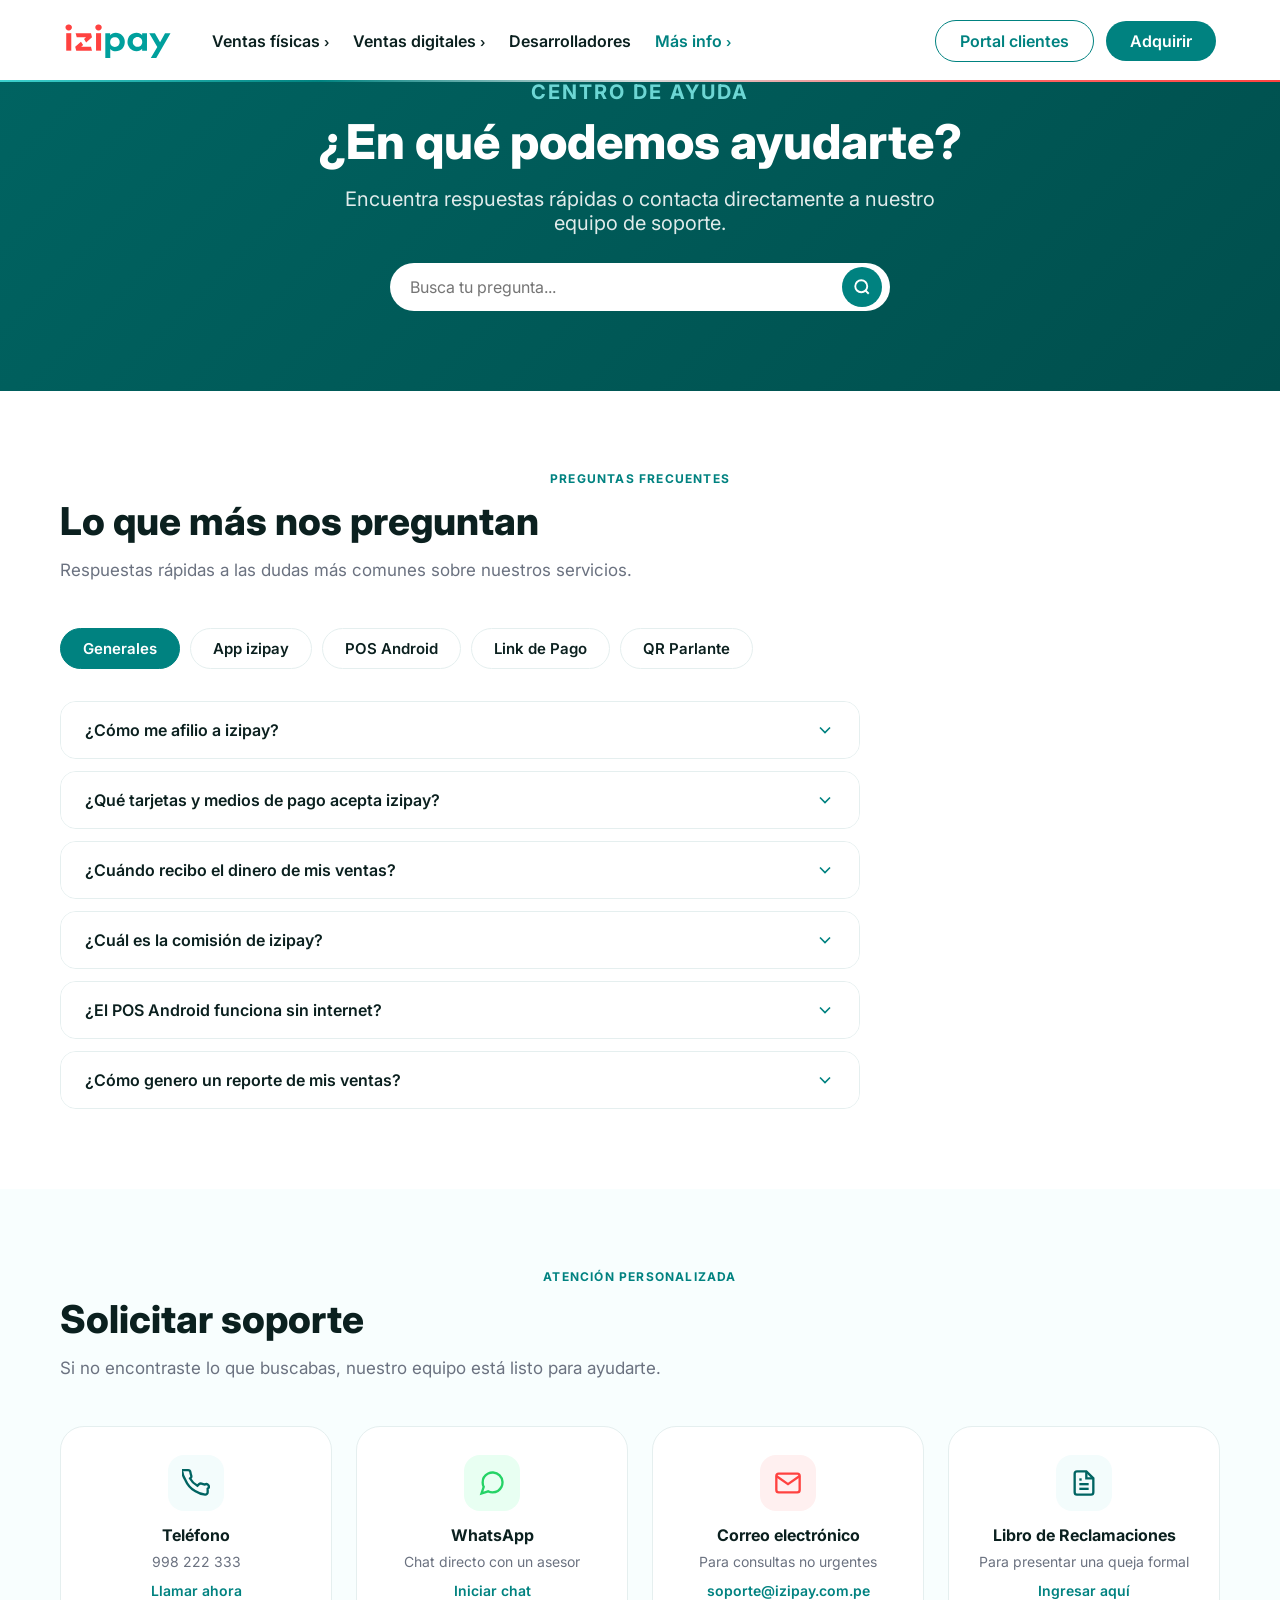
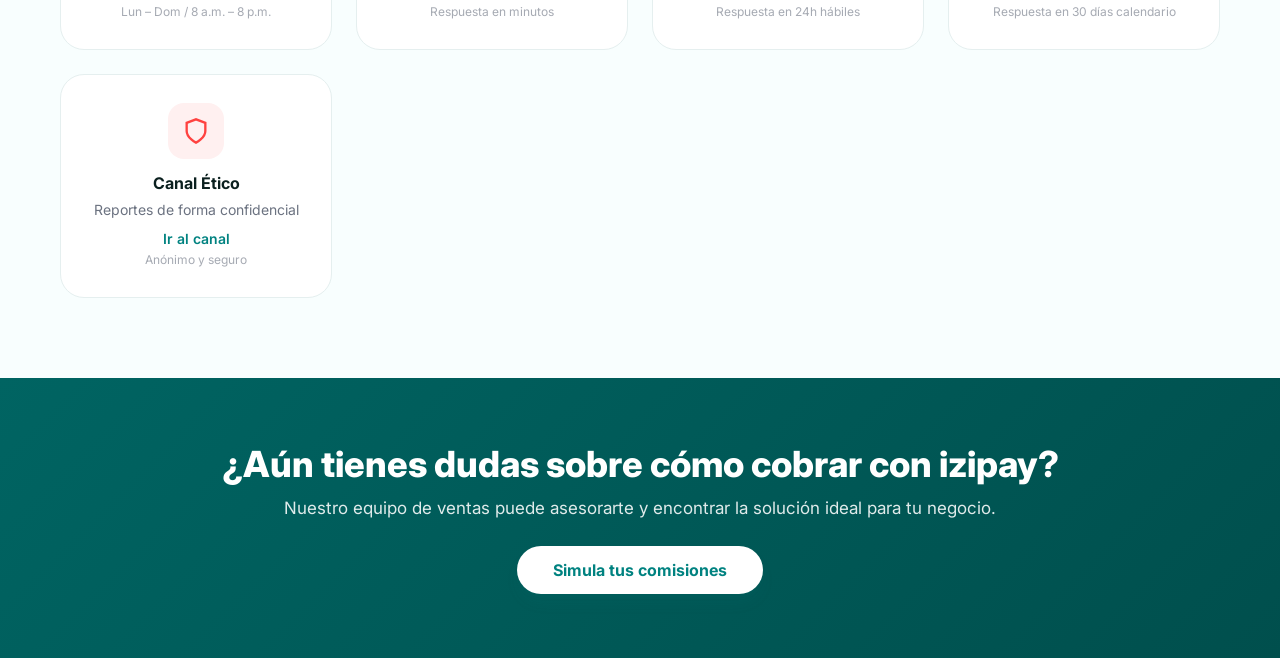
==== centro-ayuda.html @ a8e8cad1 "Add Mas info pages: Sobre izipay, Trabaja, Centro de Ayuda Made-with: Cursor" ====
<!DOCTYPE html>
<html lang="es">
<head>
  <meta charset="UTF-8" />
  <meta name="viewport" content="width=device-width, initial-scale=1.0" />
  <title>Centro de Ayuda — izipay</title>
  <link rel="stylesheet" href="styles.css" />
  <link rel="preconnect" href="https://fonts.googleapis.com" />
  <link rel="preconnect" href="https://fonts.gstatic.com" crossorigin />
  <link href="https://fonts.googleapis.com/css2?family=Poppins:wght@400;500;600;700;800;900&family=Inter:ital,wght@0,400;0,500;0,600;0,700;1,400&family=Nunito:wght@400;500;600;700;800&display=swap" rel="stylesheet" />
</head>
<body>

<!-- NAVBAR -->
<nav class="navbar">
  <div class="nav-inner">
    <div class="nav-left">
      <a href="index.html" class="nav-logo">
        <img src="assets/Logo.svg" alt="izipay" />
      </a>
      <ul class="nav-links">
        <li><a href="#">Ventas físicas <span class="chevron">›</span></a></li>
        <li><a href="#">Ventas digitales <span class="chevron">›</span></a></li>
        <li><a href="#">Desarrolladores</a></li>
        <li class="has-dropdown">
          <a href="#" style="color:var(--izi-teal)">Más info <span class="chevron">›</span></a>
          <div class="nav-dropdown">
            <div class="dropdown-col">
              <h4>Sobre izipay</h4>
              <a href="sobre-izipay.html#logros">Logros</a>
              <a href="sobre-izipay.html#equipo">El equipo</a>
              <a href="sobre-izipay.html#respaldo">Respaldo</a>
              <a href="sobre-izipay.html#conecta">Conecta con nosotros</a>
            </div>
            <div class="dropdown-divider"></div>
            <div class="dropdown-col">
              <h4>Trabaja con nosotros</h4>
              <a href="trabaja.html#programas">Programas</a>
              <a href="trabaja.html#vacantes">Vacantes</a>
            </div>
            <div class="dropdown-divider"></div>
            <div class="dropdown-col">
              <h4>Centro de Ayuda</h4>
              <a href="centro-ayuda.html#faqs">Preguntas frecuentes</a>
              <a href="centro-ayuda.html#soporte">Solicitar soporte</a>
            </div>
          </div>
        </li>
      </ul>
    </div>
    <div class="nav-actions">
      <a href="#" class="btn-portal">Portal clientes</a>
      <a href="#" class="btn-adquirir">Adquirir</a>
    </div>
    <button class="hamburger" id="menuBtn"><span></span><span></span><span></span></button>
  </div>
</nav>

<!-- HERO -->
<section class="page-hero">
  <p class="section-label" style="color:#7DE8E6;margin-bottom:8px;">Centro de Ayuda</p>
  <h1>¿En qué podemos ayudarte?</h1>
  <p>Encuentra respuestas rápidas o contacta directamente a nuestro equipo de soporte.</p>
  <!-- buscador decorativo -->
  <div style="margin-top:28px;max-width:500px;margin-left:auto;margin-right:auto;position:relative;">
    <input type="text" placeholder="Busca tu pregunta..." style="width:100%;padding:14px 56px 14px 20px;border-radius:100px;border:none;font-size:16px;font-family:inherit;outline:none;box-sizing:border-box;" />
    <button style="position:absolute;right:8px;top:50%;transform:translateY(-50%);width:40px;height:40px;background:var(--izi-teal);border:none;border-radius:50%;display:flex;align-items:center;justify-content:center;cursor:pointer;">
      <svg width="18" height="18" viewBox="0 0 24 24" fill="none" stroke="#fff" stroke-width="2.5"><circle cx="11" cy="11" r="8"/><line x1="21" y1="21" x2="16.65" y2="16.65"/></svg>
    </button>
  </div>
</section>

<!-- FAQs GENERALES -->
<section class="page-section" id="faqs">
  <div class="page-section-inner">
    <p class="section-label">Preguntas frecuentes</p>
    <h2 class="section-title">Lo que más nos preguntan</h2>
    <p class="section-subtitle">Respuestas rápidas a las dudas más comunes sobre nuestros servicios.</p>

    <!-- Tabs de productos -->
    <div style="display:flex;gap:10px;flex-wrap:wrap;margin-bottom:32px;" id="faqTabs">
      <button class="faq-tab-btn active" onclick="switchFaqTab('generales',this)">Generales</button>
      <button class="faq-tab-btn" onclick="switchFaqTab('app',this)">App izipay</button>
      <button class="faq-tab-btn" onclick="switchFaqTab('pos',this)">POS Android</button>
      <button class="faq-tab-btn" onclick="switchFaqTab('link',this)">Link de Pago</button>
      <button class="faq-tab-btn" onclick="switchFaqTab('qr',this)">QR Parlante</button>
    </div>

    <!-- GENERALES -->
    <div id="faq-generales" class="faq-list">
      <div class="faq-item">
        <button class="faq-q" onclick="toggleFaq(this)">
          ¿Cómo me afilio a izipay?
          <svg width="20" height="20" viewBox="0 0 24 24" fill="none" stroke="currentColor" stroke-width="2"><polyline points="6 9 12 15 18 9"/></svg>
        </button>
        <div class="faq-a">Puedes afiliarte en línea desde <a href="https://www.izipay.pe" target="_blank" style="color:var(--izi-teal)">izipay.pe</a>, completando el formulario de afiliación. También puedes llamar al <strong>998 222 333</strong> (lunes a domingo, 8 a.m. – 8 p.m.) y un asesor te guiará en el proceso.</div>
      </div>
      <div class="faq-item">
        <button class="faq-q" onclick="toggleFaq(this)">
          ¿Qué tarjetas y medios de pago acepta izipay?
          <svg width="20" height="20" viewBox="0 0 24 24" fill="none" stroke="currentColor" stroke-width="2"><polyline points="6 9 12 15 18 9"/></svg>
        </button>
        <div class="faq-a">izipay acepta <strong>Visa, Mastercard, American Express y Diners Club</strong>, tanto en crédito como débito. También integra billeteras digitales como <strong>Yape y Plin</strong>, y pagos con código QR interoperable.</div>
      </div>
      <div class="faq-item">
        <button class="faq-q" onclick="toggleFaq(this)">
          ¿Cuándo recibo el dinero de mis ventas?
          <svg width="20" height="20" viewBox="0 0 24 24" fill="none" stroke="currentColor" stroke-width="2"><polyline points="6 9 12 15 18 9"/></svg>
        </button>
        <div class="faq-a">Si tienes una cuenta <strong>Interbank</strong>, el depósito es <strong>inmediato</strong>. Para cuentas de otros bancos, el abono se realiza en las próximas <strong>24 horas</strong> hábiles.</div>
      </div>
      <div class="faq-item">
        <button class="faq-q" onclick="toggleFaq(this)">
          ¿Cuál es la comisión de izipay?
          <svg width="20" height="20" viewBox="0 0 24 24" fill="none" stroke="currentColor" stroke-width="2"><polyline points="6 9 12 15 18 9"/></svg>
        </button>
        <div class="faq-a">La comisión para tarjetas nacionales en transacciones presenciales es de <strong>4.09% + IGV</strong>. Para tarjetas internacionales, pagos digitales o por link, consulta la tarifa vigente en el portal de clientes o llama al 998 222 333.</div>
      </div>
      <div class="faq-item">
        <button class="faq-q" onclick="toggleFaq(this)">
          ¿El POS Android funciona sin internet?
          <svg width="20" height="20" viewBox="0 0 24 24" fill="none" stroke="currentColor" stroke-width="2"><polyline points="6 9 12 15 18 9"/></svg>
        </button>
        <div class="faq-a">Sí, el POS Android de izipay cuenta con <strong>modo offline</strong>. Puedes registrar transacciones sin conexión y se sincronizan automáticamente cuando recuperas la señal.</div>
      </div>
      <div class="faq-item">
        <button class="faq-q" onclick="toggleFaq(this)">
          ¿Cómo genero un reporte de mis ventas?
          <svg width="20" height="20" viewBox="0 0 24 24" fill="none" stroke="currentColor" stroke-width="2"><polyline points="6 9 12 15 18 9"/></svg>
        </button>
        <div class="faq-a">Ingresa al <strong>Portal de Clientes</strong> en <a href="https://www.izipay.pe" target="_blank" style="color:var(--izi-teal)">izipay.pe</a> con tus credenciales. Desde el dashboard puedes filtrar, visualizar y descargar reportes de ventas por fecha, canal y producto.</div>
      </div>
    </div>

    <!-- APP -->
    <div id="faq-app" class="faq-list" style="display:none;">
      <div class="faq-item">
        <button class="faq-q" onclick="toggleFaq(this)">
          ¿En qué teléfonos funciona la App izipay?
          <svg width="20" height="20" viewBox="0 0 24 24" fill="none" stroke="currentColor" stroke-width="2"><polyline points="6 9 12 15 18 9"/></svg>
        </button>
        <div class="faq-a">La App izipay está disponible para <strong>Android</strong> (versión 6.0 o superior) e <strong>iOS</strong> (versión 13 o superior). Descárgala gratis desde Google Play o App Store.</div>
      </div>
      <div class="faq-item">
        <button class="faq-q" onclick="toggleFaq(this)">
          ¿Necesito un lector de tarjetas para la App?
          <svg width="20" height="20" viewBox="0 0 24 24" fill="none" stroke="currentColor" stroke-width="2"><polyline points="6 9 12 15 18 9"/></svg>
        </button>
        <div class="faq-a">Puedes aceptar pagos <strong>sin lector físico</strong> usando QR o link de pago. Si quieres leer tarjetas, izipay ofrece un lector Bluetooth compatible con la app para cobrar mediante contactless o chip.</div>
      </div>
      <div class="faq-item">
        <button class="faq-q" onclick="toggleFaq(this)">
          ¿Cómo activo la App izipay por primera vez?
          <svg width="20" height="20" viewBox="0 0 24 24" fill="none" stroke="currentColor" stroke-width="2"><polyline points="6 9 12 15 18 9"/></svg>
        </button>
        <div class="faq-a">Descarga la app, ingresa el RUC o DNI de tu negocio y sigue el proceso de activación. Si ya estás afiliado, usa tus credenciales del portal de clientes. Ante cualquier inconveniente, llama al 998 222 333.</div>
      </div>
    </div>

    <!-- POS -->
    <div id="faq-pos" class="faq-list" style="display:none;">
      <div class="faq-item">
        <button class="faq-q" onclick="toggleFaq(this)">
          ¿Cómo configuro el POS Android por primera vez?
          <svg width="20" height="20" viewBox="0 0 24 24" fill="none" stroke="currentColor" stroke-width="2"><polyline points="6 9 12 15 18 9"/></svg>
        </button>
        <div class="faq-a">Al encender el POS, sigue el asistente de configuración inicial: conecta a tu red WiFi o inserta un SIM con datos, ingresa tus credenciales de comercio y descarga las actualizaciones. Un asesor puede guiarte al 998 222 333.</div>
      </div>
      <div class="faq-item">
        <button class="faq-q" onclick="toggleFaq(this)">
          ¿Cómo hago una devolución desde el POS?
          <svg width="20" height="20" viewBox="0 0 24 24" fill="none" stroke="currentColor" stroke-width="2"><polyline points="6 9 12 15 18 9"/></svg>
        </button>
        <div class="faq-a">Accede al menú de transacciones, selecciona <strong>Devoluciones / Anulaciones</strong> e ingresa el número de operación. Las anulaciones del mismo día son inmediatas; para devoluciones de días anteriores, el plazo es de 3 a 5 días hábiles.</div>
      </div>
    </div>

    <!-- LINK -->
    <div id="faq-link" class="faq-list" style="display:none;">
      <div class="faq-item">
        <button class="faq-q" onclick="toggleFaq(this)">
          ¿Cómo genero un link de pago?
          <svg width="20" height="20" viewBox="0 0 24 24" fill="none" stroke="currentColor" stroke-width="2"><polyline points="6 9 12 15 18 9"/></svg>
        </button>
        <div class="faq-a">Ingresa al portal de clientes, selecciona <strong>Link de Pago</strong>, ingresa el monto y descripción, y genera el link. Puedes compartirlo por WhatsApp, redes sociales, correo o SMS. El cliente paga desde cualquier dispositivo.</div>
      </div>
      <div class="faq-item">
        <button class="faq-q" onclick="toggleFaq(this)">
          ¿El link de pago tiene fecha de vencimiento?
          <svg width="20" height="20" viewBox="0 0 24 24" fill="none" stroke="currentColor" stroke-width="2"><polyline points="6 9 12 15 18 9"/></svg>
        </button>
        <div class="faq-a">Sí, puedes configurar una fecha de expiración al generar el link. El plazo máximo predeterminado es de <strong>30 días</strong> desde la creación, aunque puedes personalizarlo.</div>
      </div>
    </div>

    <!-- QR -->
    <div id="faq-qr" class="faq-list" style="display:none;">
      <div class="faq-item">
        <button class="faq-q" onclick="toggleFaq(this)">
          ¿Cómo funciona el QR Parlante?
          <svg width="20" height="20" viewBox="0 0 24 24" fill="none" stroke="currentColor" stroke-width="2"><polyline points="6 9 12 15 18 9"/></svg>
        </button>
        <div class="faq-a">El QR Parlante de izipay es un dispositivo que muestra el código QR de cobro y emite una confirmación de voz cuando el pago se realiza exitosamente. Compatible con <strong>Yape, Plin</strong> y todas las billeteras con QR interoperable.</div>
      </div>
      <div class="faq-item">
        <button class="faq-q" onclick="toggleFaq(this)">
          ¿Necesito conexión a internet para el QR Parlante?
          <svg width="20" height="20" viewBox="0 0 24 24" fill="none" stroke="currentColor" stroke-width="2"><polyline points="6 9 12 15 18 9"/></svg>
        </button>
        <div class="faq-a">Sí, el QR Parlante requiere conexión WiFi o datos móviles para procesar y confirmar los pagos en tiempo real. Asegúrate de tener buena señal en tu punto de venta.</div>
      </div>
    </div>
  </div>
</section>

<!-- SOPORTE -->
<section class="page-section" id="soporte" style="background:#F8FEFE;">
  <div class="page-section-inner">
    <p class="section-label">Atención personalizada</p>
    <h2 class="section-title">Solicitar soporte</h2>
    <p class="section-subtitle">Si no encontraste lo que buscabas, nuestro equipo está listo para ayudarte.</p>
    <div class="soporte-grid">
      <div class="soporte-card">
        <div class="soporte-icon">
          <svg width="28" height="28" viewBox="0 0 24 24" fill="none" stroke="#006462" stroke-width="2"><path d="M22 16.92v3a2 2 0 01-2.18 2 19.79 19.79 0 01-8.63-3.07A19.5 19.5 0 013.07 9.81a19.79 19.79 0 01-3.07-8.72A2 2 0 012.18 1h3a2 2 0 012 1.72c.127.96.361 1.903.7 2.81a2 2 0 01-.45 2.11L6.91 8.15a16 16 0 006.29 6.29l1.42-1.42a2 2 0 012.11-.45c.907.339 1.85.573 2.81.7A2 2 0 0122 16.92z"/></svg>
        </div>
        <h4>Teléfono</h4>
        <p>998 222 333</p>
        <a href="tel:998222333">Llamar ahora</a>
        <p style="font-size:12px;opacity:.6;margin-top:4px;">Lun – Dom / 8 a.m. – 8 p.m.</p>
      </div>
      <div class="soporte-card">
        <div class="soporte-icon" style="background:#E8FFF2;">
          <svg width="28" height="28" viewBox="0 0 24 24" fill="none" stroke="#25D366" stroke-width="2"><path d="M21 11.5a8.38 8.38 0 01-.9 3.8 8.5 8.5 0 01-7.6 4.7 8.38 8.38 0 01-3.8-.9L3 21l1.9-5.7a8.38 8.38 0 01-.9-3.8 8.5 8.5 0 014.7-7.6 8.38 8.38 0 013.8-.9h.5a8.48 8.48 0 018 8v.5z"/></svg>
        </div>
        <h4>WhatsApp</h4>
        <p>Chat directo con un asesor</p>
        <a href="https://wa.me/51998222333" target="_blank">Iniciar chat</a>
        <p style="font-size:12px;opacity:.6;margin-top:4px;">Respuesta en minutos</p>
      </div>
      <div class="soporte-card">
        <div class="soporte-icon" style="background:#FFF0F0;">
          <svg width="28" height="28" viewBox="0 0 24 24" fill="none" stroke="#FF4240" stroke-width="2"><path d="M4 4h16c1.1 0 2 .9 2 2v12c0 1.1-.9 2-2 2H4c-1.1 0-2-.9-2-2V6c0-1.1.9-2 2-2z"/><polyline points="22,6 12,13 2,6"/></svg>
        </div>
        <h4>Correo electrónico</h4>
        <p>Para consultas no urgentes</p>
        <a href="mailto:soporte@izipay.com.pe">soporte@izipay.com.pe</a>
        <p style="font-size:12px;opacity:.6;margin-top:4px;">Respuesta en 24h hábiles</p>
      </div>
      <div class="soporte-card">
        <div class="soporte-icon">
          <svg width="28" height="28" viewBox="0 0 24 24" fill="none" stroke="#006462" stroke-width="2"><path d="M14 2H6a2 2 0 00-2 2v16a2 2 0 002 2h12a2 2 0 002-2V8z"/><polyline points="14 2 14 8 20 8"/><line x1="16" y1="13" x2="8" y2="13"/><line x1="16" y1="17" x2="8" y2="17"/><polyline points="10 9 9 9 8 9"/></svg>
        </div>
        <h4>Libro de Reclamaciones</h4>
        <p>Para presentar una queja formal</p>
        <a href="https://www.izipay.pe/libro-reclamaciones" target="_blank">Ingresar aquí</a>
        <p style="font-size:12px;opacity:.6;margin-top:4px;">Respuesta en 30 días calendario</p>
      </div>
      <div class="soporte-card">
        <div class="soporte-icon" style="background:#FFF0F0;">
          <svg width="28" height="28" viewBox="0 0 24 24" fill="none" stroke="#FF4240" stroke-width="2"><path d="M12 22s8-4 8-10V5l-8-3-8 3v7c0 6 8 10 8 10z"/></svg>
        </div>
        <h4>Canal Ético</h4>
        <p>Reportes de forma confidencial</p>
        <a href="https://www.izipay.pe/canal-etico" target="_blank">Ir al canal</a>
        <p style="font-size:12px;opacity:.6;margin-top:4px;">Anónimo y seguro</p>
      </div>
    </div>
  </div>
</section>

<!-- CTA FOOTER -->
<section class="page-footer-cta">
  <h2>¿Aún tienes dudas sobre cómo cobrar con izipay?</h2>
  <p>Nuestro equipo de ventas puede asesorarte y encontrar la solución ideal para tu negocio.</p>
  <a href="index.html#simulador" class="btn-cta-white">Simula tus comisiones</a>
</section>

<style>
  .faq-tab-btn {
    padding: 10px 22px;
    border-radius: 100px;
    border: 1.5px solid #E5EFEF;
    background: #fff;
    font-size: 15px;
    font-weight: 600;
    color: var(--izi-dark);
    cursor: pointer;
    transition: background .2s, color .2s, border-color .2s;
    font-family: inherit;
  }
  .faq-tab-btn.active,
  .faq-tab-btn:hover {
    background: var(--izi-teal);
    color: #fff;
    border-color: var(--izi-teal);
  }
</style>

<script>
  window.addEventListener('scroll', () => {
    document.querySelector('.navbar').classList.toggle('scrolled', window.scrollY > 10);
  });

  function toggleFaq(btn) {
    const item = btn.closest('.faq-item');
    const isOpen = item.classList.contains('open');
    document.querySelectorAll('.faq-item.open').forEach(el => el.classList.remove('open'));
    if (!isOpen) item.classList.add('open');
  }

  function switchFaqTab(tab, btn) {
    document.querySelectorAll('.faq-tab-btn').forEach(b => b.classList.remove('active'));
    btn.classList.add('active');
    ['generales','app','pos','link','qr'].forEach(t => {
      const el = document.getElementById('faq-' + t);
      if (el) el.style.display = t === tab ? 'flex' : 'none';
    });
  }
</script>
</body>
</html>
---- styles.css ----
/* ─── RESET & BASE ─────────────────────────────────────── */
*, *::before, *::after { box-sizing: border-box; margin: 0; padding: 0; }
html { scroll-behavior: smooth; }
body {
  font-family: 'Inter', 'Poppins', sans-serif;
  color: #263238;
  background: #fff;
  overflow-x: hidden;
}

:root {
  --izi-teal: #008280;
  --izi-teal-dark: #006462;
  --izi-teal-light: #00A09D;
  --izi-red: #FF4240;
  --izi-dark: #0B201F;
  --izi-title: #263238;
  --izi-body: #6B7280;
  --izi-gray: #636565;
  --izi-yellow: #FAEF31;
  --izi-footer-bg: #CCF5F4;
  --izi-footer-text: #00413F;
  --radius-pill: 100px;
  --radius-card: 32px;
  --radius-card-sm: 24px;
}
a { text-decoration: none; color: inherit; }
ul { list-style: none; }
img { display: block; max-width: 100%; }
button { cursor: pointer; border: none; background: none; font-family: inherit; }

.container {
  max-width: 1200px;
  margin: 0 auto;
  padding: 0 24px;
}

/* ─── NAVBAR ───────────────────────────────────────────── */
.navbar {
  position: fixed;
  top: 0; left: 0; right: 0;
  z-index: 100;
  background: #fff;
  border-bottom: none;
  backdrop-filter: blur(10px);
  -webkit-backdrop-filter: blur(10px);
  height: 82px;
  transition: box-shadow .25s;
}
.navbar::after {
  content: '';
  position: absolute;
  bottom: 0; left: 0; right: 0;
  height: 2px;
  background: linear-gradient(90deg, #3DD2CE 0%, #008380 25%, #D6DADA 50%, #FF6B6B 75%, #FF4240 100%);
}
.navbar.scrolled { box-shadow: 0 4px 24px rgba(0,131,128,.08); }
.nav-inner {
  max-width: 1200px;
  margin: 0 auto;
  padding: 0 24px;
  height: 100%;
  display: flex;
  align-items: center;
  gap: 32px;
}
.nav-left {
  display: flex;
  align-items: center;
  gap: 40px;
  flex: 1;
}
.nav-logo img { height: 36px; }
.nav-links {
  display: flex;
  gap: 24px;
}
.nav-links a {
  font-size: 16px;
  font-weight: 600;
  color: var(--izi-dark);
  white-space: nowrap;
  transition: color .2s;
}
.nav-links a:hover { color: var(--izi-teal); }
.chevron { font-style: normal; font-size: 13px; }
.nav-actions { display: flex; align-items: center; gap: 12px; }
.btn-portal {
  padding: 10px 24px;
  border: 1.5px solid var(--izi-teal);
  border-radius: var(--radius-pill);
  font-size: 16px;
  font-weight: 600;
  color: var(--izi-teal);
  transition: background .2s, color .2s;
  white-space: nowrap;
}
.btn-portal:hover { background: var(--izi-teal); color: #fff; }
.btn-adquirir {
  padding: 10px 24px;
  background: var(--izi-teal);
  border-radius: var(--radius-pill);
  font-size: 16px;
  font-weight: 600;
  color: #fff;
  transition: background .2s, transform .15s;
  white-space: nowrap;
}
.btn-adquirir:hover { background: var(--izi-teal-dark); transform: translateY(-1px); }
.hamburger {
  display: none;
  flex-direction: column;
  gap: 5px;
  margin-left: auto;
}
.hamburger span {
  display: block;
  width: 24px; height: 2px;
  background: #263238;
  border-radius: 2px;
}

/* ─── HERO CAROUSEL ────────────────────────────────────── */
.hero-section {
  margin-top: 82px; /* navbar height */
  width: 100%;
  background: transparent;
}
.hero-wrap {
  position: relative;
  width: 100%;
  overflow: hidden;
}
.carousel {
  width: 100%;
}
.slide-full {
  width: 100%;
  height: auto;
  display: block;
}
.slide {
  width: 100%;
  position: relative;
  display: none;
  overflow: hidden;
}
.slide.active { display: block; }
.hero-section { background: transparent; }
/* Slides full-image: imagen ya trae sus controles, ocultamos los nuestros
   y dejamos zonas clickeables transparentes para navegar. */
.hero-wrap .carousel-dots,
.hero-wrap .carousel-arrow { display: none !important; }
.hero-nav-zone {
  position: absolute;
  top: 0;
  bottom: 0;
  width: 50%;
  z-index: 5;
  cursor: pointer;
  background: transparent;
  border: 0;
}
.hero-nav-zone.left  { left: 0; }
.hero-nav-zone.right { right: 0; }
.slide-bg {
  position: absolute;
  inset: 0;
  width: 100%;
  height: 100%;
  object-fit: cover;
  z-index: 0;
}
.slide-content {
  position: relative;
  z-index: 2;
  max-width: 1200px;
  margin: 0 auto;
  width: 100%;
  padding: 0 80px 0 64px;
  display: flex;
  flex-direction: column;
  gap: 24px;
  justify-content: center;
}
.slide-text { display: flex; flex-direction: column; gap: 12px; }
.slide-title { display: flex; flex-direction: column; gap: 4px; }
.title-line {
  font-family: 'Poppins', sans-serif;
  font-size: clamp(28px, 4vw, 54px);
  font-weight: 800;
  line-height: 1.1;
  display: block;
}
.title-white { color: #fff; }
.title-dark  { color: var(--izi-dark); }
.title-red   {
  background: #FF4240;
  padding: 0 8px;
  border-radius: 8px;
  display: inline-block;
  width: fit-content;
}
.title-teal  { color: var(--izi-teal-dark); }

.slide-badge-yellow {
  display: inline-block;
  background: #FAEF31;
  color: #263238;
  font-size: 14px;
  font-weight: 700;
  padding: 6px 18px;
  border-radius: 20px;
  width: fit-content;
}
.slide-badge-yellow-outline {
  display: inline-block;
  border: 2px solid #FAEF31;
  color: #FAEF31;
  font-size: 14px;
  font-weight: 700;
  padding: 6px 18px;
  border-radius: 20px;
  width: fit-content;
}
.slide-bullets {
  list-style: disc;
  padding-left: 20px;
  display: flex;
  flex-direction: column;
  gap: 4px;
}
.slide-bullets li {
  font-size: 14px;
  color: #fff;
  font-weight: 500;
}
.btn-slide {
  display: inline-flex;
  align-items: center;
  gap: 8px;
  background: #fff;
  color: var(--izi-teal-dark);
  font-size: 16px;
  font-weight: 600;
  padding: 12px 24px;
  border-radius: var(--radius-pill);
  width: fit-content;
  transition: background .2s, transform .15s;
  box-shadow: 0 4px 6px -2px rgba(0,0,0,.05), 0 10px 15px -3px rgba(0,0,0,.10);
}
.btn-slide:hover { background: #e8f8f7; transform: translateY(-1px); }
.slide-image-wrap {
  position: absolute;
  right: 80px;
  bottom: 0;
  z-index: 1;
  max-height: 90%;
  display: flex;
  align-items: flex-end;
  pointer-events: none;
}
.slide-image-wrap img { max-height: 520px; object-fit: contain; }
.slide-image-right { right: 40px; }

/* Arrows */
.carousel-arrow {
  position: absolute;
  top: 50%;
  transform: translateY(-50%);
  z-index: 5;
  width: 44px; height: 44px;
  border-radius: 50%;
  background: rgba(255,255,255,.18);
  display: flex; align-items: center; justify-content: center;
  transition: background .2s;
}
.carousel-arrow:hover { background: rgba(255,255,255,.38); }
.carousel-arrow img { width: 20px; height: 20px; filter: brightness(0) invert(1); }
.arrow-left  { left: 24px; }
.arrow-right { right: 24px; }

/* Dots */
.carousel-dots {
  position: absolute;
  bottom: 20px;
  left: 50%;
  transform: translateX(-50%);
  z-index: 5;
  display: flex;
  gap: 8px;
}
.dot {
  width: 10px; height: 10px;
  border-radius: 50%;
  background: rgba(255,255,255,.45);
  transition: background .2s, transform .2s;
}
.dot.active {
  background: #fff;
  transform: scale(1.3);
}

/* ─── MEDIOS DE PAGO ───────────────────────────────────── */
.medios-section {
  padding: 72px 0 80px;
  background: #fff;
  position: relative;
}
.section-title-dark {
  font-family: 'Poppins', sans-serif;
  font-size: 32px;
  font-weight: 400;
  color: var(--izi-dark);
  text-align: center;
  margin-bottom: 40px;
  line-height: 1.25;
}
.section-title-dark strong { font-weight: 600; color: var(--izi-dark); }
.medios-grid {
  display: flex;
  flex-wrap: wrap;
  gap: 16px;
  justify-content: center;
  align-items: center;
}
.medio-card {
  background: rgba(255,255,255,0.80);
  border: 1px solid rgba(214,218,218,0.6);
  border-radius: var(--radius-card-sm);
  padding: 20px 12px;
  display: flex;
  align-items: center;
  justify-content: center;
  min-width: 96px;
  min-height: 96px;
  width: 96px;
  height: 96px;
  box-shadow: 0 2px 8px rgba(0,0,0,.04);
  transition: box-shadow .2s, transform .2s, background .2s;
}
.medio-card:hover { box-shadow: 0 8px 24px rgba(0,131,128,.12); transform: translateY(-3px); background: #fff; }
.medio-card img { max-height: 48px; max-width: 72px; object-fit: contain; }

/* ─── BANNER PROMO ─────────────────────────────────────── */
.banner-promo-section {
  padding: 24px 0 80px;
  position: relative;
  overflow: hidden;
  background: url('assets/Fondo.png') center center / cover no-repeat;
}
.banner-promo-section::before { display: none; }
.banner-glass-wrap {
  position: relative;
  z-index: 1;
  background: rgba(255,255,255,.28);
  backdrop-filter: blur(4px);
  border-radius: 40px;
  padding: 40px 32px 28px;
}
.banner-glass-title {
  font-family: 'Poppins', sans-serif;
  font-size: clamp(20px, 2.2vw, 26px);
  font-weight: 400;
  color: #1a1a1a;
  text-align: center;
  margin-bottom: 24px;
}
.banner-glass-title span { color: #008380; font-weight: 700; }


.banner-carousel {
  position: relative;
  display: flex;
  align-items: center;
  gap: 16px;
}
.banner-arrow {
  flex-shrink: 0;
  width: 44px;
  height: 44px;
  border-radius: 50%;
  border: 1.5px solid #B6E0DD;
  background: #fff;
  color: #008380;
  display: flex;
  align-items: center;
  justify-content: center;
  cursor: pointer;
  transition: background .2s, color .2s, border-color .2s, transform .15s;
  box-shadow: 0 2px 8px rgba(0,0,0,.06);
}
.banner-arrow:hover {
  background: #008380;
  color: #fff;
  border-color: #008380;
  transform: scale(1.05);
}
.banner-track-wrap {
  flex: 1;
  overflow: hidden;
  border-radius: 20px;
}
.banner-track {
  display: flex;
  transition: transform .5s ease;
}
.banner-slide {
  flex: 0 0 100%;
  width: 100%;
}
.banner-slide img {
  width: 100%;
  height: auto;
  display: block;
}
.banner-dots {
  display: flex;
  gap: 8px;
  justify-content: center;
  margin-top: 16px;
}
.bdot {
  border: 0;
  cursor: pointer;
  border-radius: 9999px;
  background: #D1D5DB;
  padding: 0;
  transition: all .25s;
}
.bdot.active { width: 28px; height: 8px; background: #008380; }
.bdot:not(.active) { width: 8px; height: 8px; }
.bdot:not(.active):hover { background: #9CA3AF; }

@media (max-width: 768px) {
  .banner-glass-wrap { padding: 28px 16px 20px; border-radius: 28px; }
  .banner-arrow { width: 36px; height: 36px; }
  .banner-carousel { gap: 8px; }
}

/* ─── PRODUCTOS ────────────────────────────────────────── */
.productos-section {
  padding: 72px 0;
  background: #f6fafa;
}
.section-label {
  text-align: center;
  font-size: 13px;
  font-weight: 600;
  color: #008380;
  text-transform: uppercase;
  letter-spacing: 1px;
  margin-bottom: 12px;
}
.prod-tabs {
  display: flex;
  justify-content: center;
  margin-bottom: 40px;
  border-radius: 40px;
  background: #e0efef;
  width: fit-content;
  margin-left: auto;
  margin-right: auto;
  padding: 4px;
}
.ptab {
  padding: 10px 28px;
  border-radius: 36px;
  font-size: 14px;
  font-weight: 600;
  color: #008380;
  transition: background .2s, color .2s;
}
.ptab.active {
  background: #008380;
  color: #fff;
}
.prod-grid {
  display: grid;
  grid-template-columns: repeat(3, 1fr);
  gap: 24px;
}
.prod-card {
  background: #fff;
  border-radius: var(--radius-card-sm);
  overflow: hidden;
  box-shadow: 0 4px 16px rgba(0,0,0,.06);
  display: flex;
  flex-direction: column;
  position: relative;
  transition: transform .25s cubic-bezier(.16,1,.3,1), box-shadow .25s;
}
.prod-card:hover { transform: translateY(-6px); box-shadow: 0 12px 32px rgba(0,131,128,.12); }
.prod-featured { border: 2px solid var(--izi-teal); }
.prod-badge {
  position: absolute;
  top: 16px; left: 16px;
  background: #FF4240;
  color: #fff;
  font-size: 11px;
  font-weight: 700;
  padding: 4px 12px;
  border-radius: 20px;
  z-index: 2;
}
.prod-img-wrap {
  background: #f0fafa;
  height: 210px;
  display: flex;
  align-items: center;
  justify-content: center;
  padding: 20px;
}
.prod-img-wrap img { max-height: 100%; object-fit: contain; }
.prod-info {
  padding: 20px;
  display: flex;
  flex-direction: column;
  gap: 8px;
  flex: 1;
}
.prod-info h3 {
  font-family: 'Poppins', sans-serif;
  font-size: 16px;
  font-weight: 700;
  color: #263238;
}
.prod-info p {
  font-size: 13px;
  color: #637176;
  flex: 1;
}
.prod-price {
  display: flex;
  align-items: baseline;
  gap: 6px;
  margin-top: 4px;
}
.prod-price span { font-size: 12px; color: #637176; }
.prod-price strong {
  font-family: 'Poppins', sans-serif;
  font-size: 22px;
  font-weight: 700;
  color: #008380;
}
.btn-teal {
  display: inline-flex;
  align-items: center;
  justify-content: center;
  background: var(--izi-teal);
  color: #fff;
  font-size: 16px;
  font-weight: 600;
  padding: 12px 24px;
  border-radius: var(--radius-pill);
  transition: background .2s, transform .15s;
}
.btn-teal:hover { background: var(--izi-teal-dark); transform: translateY(-1px); }
.btn-block { width: 100%; text-align: center; }

/* ─── SIMULADOR ────────────────────────────────────────── */
.simulador-section {
  padding: 80px 0;
  background: #fff;
}
.sim-inner {
  display: grid;
  grid-template-columns: 1fr 1.4fr;
  gap: 56px;
  align-items: center;
}
.sim-disclaimer-card {
  grid-column: 1 / -1;
}
.sim-title {
  font-family: 'Poppins', sans-serif;
  font-size: 34px;
  font-weight: 800;
  color: #008380;
  margin-bottom: 12px;
}
.sim-desc {
  font-size: 15px;
  color: #637176;
  line-height: 1.65;
  margin-bottom: 32px;
}
.sim-deposit h4 {
  font-size: 14px;
  font-weight: 700;
  color: #263238;
  margin-bottom: 14px;
}
.sim-item {
  display: flex;
  align-items: flex-start;
  gap: 12px;
  margin-bottom: 14px;
}
.check-icon { width: 22px; height: 22px; flex-shrink: 0; margin-top: 2px; }
.check-emoji { color: #008380; font-size: 18px; font-weight: 700; flex-shrink: 0; }
.sim-item strong {
  display: block;
  font-size: 14px;
  font-weight: 700;
  color: #263238;
}
.sim-item span { font-size: 13px; color: #637176; }
.sim-card {
  background: rgba(255,255,255,.80);
  border-radius: 48px;
  padding: 24px 8px 16px;
  outline: 1px solid #D8D8D8;
}
.sim-tabs {
  display: flex;
  border-radius: 56px;
  background: #F9FAFA;
  outline: 1px solid #D6DADA;
  padding: 8px 12px;
  margin-bottom: 0;
  width: 100%;
  gap: 8px;
  box-sizing: border-box;
}
.stab {
  flex: 1;
  padding: 16px 32px;
  border-radius: 100px;
  font-size: 16px;
  font-weight: 600;
  color: #636565;
  transition: background .2s, color .2s;
  text-align: center;
}
.stab.active { background: #008380; color: #fff; }
.sim-form { display: flex; flex-direction: column; gap: 16px; padding: 24px 24px 8px; }
.sim-row {
  display: grid;
  grid-template-columns: 1fr 1fr;
  gap: 16px;
  align-items: start;
}
.sim-field { display: flex; flex-direction: column; gap: 8px; }
.sim-field label {
  font-size: 14px;
  font-weight: 600;
  color: #001B20;
}
.sim-field input[type="number"],
.sim-field input[type="email"] {
  padding: 12px 16px;
  border: none;
  border-radius: 32px;
  outline: 1px solid #006462;
  font-size: 16px;
  font-family: 'Nunito', inherit;
  color: #263238;
  background: #fff;
  transition: outline-color .2s;
  width: 100%;
  box-sizing: border-box;
}
.sim-field input[type="email"] { outline: 1px solid #D6DADA; }
.sim-field input:focus { outline-color: #008380; outline-width: 2px; }
.sim-field input::placeholder { color: #636565; opacity: 0.6; }
.sim-radios {
  display: flex;
  gap: 16px;
  align-items: center;
  padding-top: 8px;
}
.radio-label {
  display: flex;
  align-items: center;
  gap: 6px;
  font-size: 13px;
  color: #263238;
  cursor: pointer;
}
.radio-label input[type="radio"] { accent-color: #008380; }
.sim-output {
  padding: 12px 16px;
  border-radius: 32px;
  font-size: 16px;
  font-weight: 700;
  color: #0B201F;
  background: #EEEEEE;
  min-height: 48px;
  display: flex;
  align-items: center;
  width: 100%;
  box-sizing: border-box;
}
.sim-output-main {
  font-size: 16px;
  color: #0B201F;
  font-weight: 700;
}
.sim-email-row { grid-template-columns: 1fr auto; align-items: flex-end; gap: 12px; }
.sim-field-grow { flex: 1; }
.btn-sim-send {
  padding: 0 28px;
  background: #008380;
  color: #fff;
  font-size: 15px;
  font-weight: 600;
  border-radius: 100px;
  height: 48px;
  white-space: nowrap;
  transition: background .2s;
  flex-shrink: 0;
}
.btn-sim-send:hover { background: #006462; }
.sim-privacy {
  display: flex;
  align-items: flex-start;
  gap: 8px;
  font-size: 14px;
  color: #525252;
  line-height: 1.5;
}
.sim-privacy input[type="checkbox"] { accent-color: #00A09D; margin-top: 2px; flex-shrink: 0; }
.sim-privacy a { color: #00A09D; text-decoration: underline; }
.sim-disclaimer-card {
  background: rgba(255,255,255,.30);
  border: 2px solid #fff;
  border-radius: 16px;
  padding: 16px 40px;
  font-size: 12px;
  color: #636565;
  line-height: 1.5;
  margin: 8px -8px 0;
  box-shadow: 0 3px 12px rgba(229,231,235,.30);
}
.sim-disclaimer-card strong { font-weight: 700; }

/* ─── BENEFICIOS ───────────────────────────────────────── */
.beneficios-section {
  padding: 0;
  background: transparent;
}
.bene-inner {
  display: grid;
  grid-template-columns: 380px 1fr;
  gap: 0;
  align-items: flex-start;
  max-width: 1440px;
  margin: 0 auto;
  min-height: 744px;
}
.bene-left {
  display: flex;
  flex-direction: column;
  justify-content: center;
  align-items: flex-start;
  padding: 56px 40px 40px 168px;
  min-height: 744px;
  position: sticky;
  top: 82px;
}
.bene-subtitle {
  font-family: 'Poppins', sans-serif;
  font-size: 30px;
  font-weight: 400;
  color: var(--izi-dark);
  line-height: 1.2;
  margin-bottom: 4px;
}
.bene-title {
  font-family: 'Poppins', sans-serif;
  font-size: clamp(40px, 5vw, 64px);
  font-weight: 700;
  color: #0B201F;
  line-height: 1.0;
}
.bene-cards {
  display: flex;
  flex-direction: column;
  gap: 32px;
  padding: 56px 32px 40px;
}
.bene-card {
  background: #fff;
  border-radius: var(--radius-card);
  overflow: hidden;
  box-shadow: 0 10px 10px -5px rgba(0,131,128,.04), 0 20px 25px -5px rgba(0,131,128,.10);
  transition: transform .25s cubic-bezier(.16,1,.3,1), box-shadow .25s;
  width: 544px;
  max-width: 100%;
}
.bene-card:hover { transform: translateY(-4px); box-shadow: 0 20px 40px -10px rgba(0,131,128,.15); }
.bene-img-wrap { height: 312px; overflow: hidden; background: #F8F8F8; position: relative; }
.bene-img-wrap img { width: 100%; height: 100%; object-fit: cover; }
.bene-info { padding: 24px; height: 148px; display: flex; flex-direction: column; gap: 8px; }
.bene-info h4 {
  font-family: 'Poppins', sans-serif;
  font-size: 20px;
  font-weight: 700;
  color: var(--izi-title);
  line-height: 1.4;
}
.bene-info p { font-size: 16px; color: var(--izi-body); line-height: 1.5; font-weight: 600; }

/* ─── TESTIMONIOS ───────────────────────────────────────── */
.testimonios-section {
  padding: 96px 0 80px;
  background:
    radial-gradient(900px 320px at 8% 10%, #CFEFEC 0%, transparent 60%),
    radial-gradient(900px 320px at 92% 18%, #FFE2E0 0%, transparent 60%),
    #fff;
  overflow: hidden;
}
.testi-header-row {
  display: flex;
  align-items: flex-start;
  justify-content: space-between;
  gap: 32px;
  margin-bottom: 40px;
}
.testi-header-text { max-width: 520px; }
.testi-title {
  font-family: 'Poppins', sans-serif;
  font-size: clamp(28px, 3.4vw, 40px);
  font-weight: 400;
  color: #0B201F;
  line-height: 1.2;
  margin-bottom: 12px;
}
.testi-title strong { font-weight: 700; }
.testi-sub {
  font-size: 15px;
  color: #6B7280;
  line-height: 1.55;
  max-width: 420px;
}
.testi-btn {
  display: inline-flex;
  align-items: center;
  gap: 10px;
  background: #008380;
  color: #fff;
  font-size: 15px;
  font-weight: 600;
  padding: 14px 26px;
  border-radius: 100px;
  margin-top: 24px;
  transition: background .2s, transform .15s;
  box-shadow: 0 6px 18px rgba(0,131,128,.22);
}
.testi-btn:hover { background: #006462; transform: translateY(-1px); }
.testi-arrows {
  display: flex;
  gap: 12px;
  margin-top: 8px;
  flex-shrink: 0;
}
.testi-arrow {
  width: 44px;
  height: 44px;
  border-radius: 50%;
  border: 1.5px solid #B6E0DD;
  display: flex;
  align-items: center;
  justify-content: center;
  color: #008380;
  background: transparent;
  transition: background .2s, color .2s, border-color .2s;
}
.testi-arrow:hover { background: #008380; color: #fff; border-color: #008380; }

.testi-track-wrap {
  overflow: hidden;
}
.testi-track {
  display: grid;
  grid-template-columns: repeat(3, 1fr);
  gap: 24px;
  align-items: stretch;
  transition: transform .4s ease;
}
.testi-card {
  position: relative;
  border-radius: 22px;
  padding: 32px 28px 26px;
  display: flex;
  flex-direction: column;
  justify-content: space-between;
  min-height: 280px;
  color: #fff;
  overflow: hidden;
  isolation: isolate;
  box-shadow: 0 12px 28px rgba(0,0,0,.08);
}
.testi-card.red {
  background:
    radial-gradient(120% 90% at 100% 100%, #B0231F 0%, transparent 60%),
    linear-gradient(140deg, #FF8E8B 0%, #FF4240 55%, #C9302E 100%);
}
.testi-card.teal {
  background:
    radial-gradient(120% 90% at 100% 100%, #003634 0%, transparent 60%),
    linear-gradient(140deg, #7BD2D2 0%, #007F80 55%, #003634 100%);
}
.testi-quote-mark {
  font-family: 'Georgia', 'Times New Roman', serif;
  font-size: 64px;
  line-height: 1;
  color: #fff;
  font-weight: 700;
  margin-bottom: 6px;
  letter-spacing: -0.04em;
}
.testi-text {
  font-size: 15px;
  line-height: 1.5;
  color: rgba(255,255,255,.95);
  flex: 1;
  margin-bottom: 22px;
}
.testi-person {
  display: flex;
  align-items: center;
  gap: 12px;
  margin: 0;
  padding: 0;
}
.testi-person img {
  width: 44px;
  height: 44px;
  border-radius: 50%;
  margin: 0;
  object-fit: cover;
  border: 2px solid rgba(255,255,255,.85);
  flex-shrink: 0;
}
.testi-person-info { display: flex; flex-direction: column; gap: 2px; }
.testi-person-info strong {
  display: block;
  color: #fff;
  font-size: 15px;
  font-weight: 600;
  line-height: 1.2;
}
.testi-person-info span {
  font-size: 12px;
  color: rgba(255,255,255,.78);
  line-height: 1.2;
}

@media (max-width: 900px) {
  .testi-header-row { flex-direction: column; align-items: flex-start; }
  .testi-track { grid-template-columns: 1fr; }
}

/* ─── MARCAS ────────────────────────────────────────────── */
.marcas-section {
  padding: 64px 0;
  background: #fff;
}
.marcas-header { text-align: center; margin-bottom: 24px; }
.marcas-header h2 {
  font-family: 'Poppins', sans-serif;
  font-size: 32px;
  font-weight: 700;
  color: #0B201F;
  margin-bottom: 8px;
}
.marcas-header p {
  font-size: 20px;
  color: #636565;
  font-weight: 600;
}
.marcas-row {
  display: flex;
  flex-wrap: wrap;
  gap: 40px;
  align-items: center;
  justify-content: center;
  margin-top: 16px;
}
.marcas-row img {
  max-height: 56px;
  max-width: 140px;
  object-fit: contain;
  filter: grayscale(1);
  opacity: .55;
  transition: filter .2s, opacity .2s;
}
.marcas-row img:hover { filter: none; opacity: 1; }

/* ─── CTA ───────────────────────────────────────────────── */
.cta-section {
  position: relative;
  min-height: 380px;
  display: flex;
  align-items: center;
  overflow: hidden;
  background: linear-gradient(180deg, var(--izi-teal) 0%, var(--izi-teal) 100%);
  border-radius: 40px;
  margin: 0 0 0 0;
}
.cta-bg {
  position: absolute;
  inset: 0;
  width: 100%;
  height: 100%;
  object-fit: cover;
  z-index: 0;
}
.cta-content {
  position: relative;
  z-index: 2;
  text-align: center;
  padding: 64px 24px;
  width: 100%;
}
.cta-sub {
  font-size: 18px;
  font-weight: 600;
  color: rgba(255,255,255,.9);
  margin-bottom: 16px;
  max-width: 712px;
  margin-left: auto;
  margin-right: auto;
}
.cta-title {
  font-family: 'Poppins', sans-serif;
  font-size: clamp(28px, 4vw, 48px);
  font-weight: 700;
  color: #fff;
  margin-bottom: 16px;
  line-height: 1.2;
}
.cta-highlight {
  display: inline-block;
  background: #FAEF31;
  color: #006462;
  font-size: 18px;
  font-weight: 600;
  padding: 4px 8px;
  border-radius: 8px;
  margin-bottom: 36px;
}
.cta-btns {
  display: flex;
  gap: 16px;
  justify-content: center;
  flex-wrap: wrap;
}
.btn-cta-white {
  display: inline-flex;
  align-items: center;
  gap: 8px;
  background: #fff;
  color: #008380;
  font-size: 16px;
  font-weight: 700;
  padding: 16px 32px;
  border-radius: 100px;
  box-shadow: 0 4px 6px -2px rgba(0,131,128,.05), 0 10px 15px -3px rgba(0,131,128,.10);
  transition: transform .15s;
}
.btn-cta-white:hover { transform: scale(1.03); }
.btn-cta-outline {
  display: inline-flex;
  align-items: center;
  border: 1px solid #fff;
  color: #fff;
  font-size: 16px;
  font-weight: 700;
  padding: 16px 32px;
  border-radius: 100px;
  transition: background .2s;
}
.btn-cta-outline:hover { background: rgba(255,255,255,.12); }

/* ─── FOOTER ────────────────────────────────────────────── */
.footer-top {
  background: #CCF5F4;
  padding: 60px 0 52px;
}
.footer-cols {
  display: grid;
  grid-template-columns: repeat(4, 1fr);
  gap: 32px;
}
.fcol h4 {
  font-size: 18px;
  font-weight: 700;
  color: #00413F;
  margin-bottom: 8px;
}
.fcol ul li { margin-bottom: 0; }
.fcol ul li a {
  display: block;
  padding: 8px 0;
  font-size: 14px;
  font-weight: 600;
  color: #00413F;
  transition: opacity .2s;
}
.fcol ul li a:hover { opacity: .7; }
.footer-hours {
  padding: 8px 0;
  font-size: 16px;
  font-weight: 600;
  color: #00413F;
  line-height: 1.5;
  margin-bottom: 4px;
}
.footer-phone {
  display: flex;
  align-items: center;
  gap: 8px;
  padding: 8px 0;
  font-size: 16px;
  font-weight: 600;
  color: #00413F;
}
.phone-badge {
  display: inline-flex;
  align-items: center;
  gap: 8px;
  padding: 0 8px;
  border-radius: 32px;
  outline: 1px solid #00413F;
  font-weight: 600;
  color: #00413F;
  font-size: 16px;
  transition: background .2s, color .2s;
  height: 40px;
}
.phone-badge:hover { background: #00413F; color: #fff; }
.phone-badge:hover img { filter: brightness(0) invert(1); }

.footer-bottom {
  background: #263238;
  padding: 24px 0;
}
.footer-bottom-inner {
  display: flex;
  align-items: center;
  justify-content: space-between;
  flex-wrap: wrap;
  gap: 16px;
}
.footer-logo { height: 28px; filter: brightness(0) invert(1); }
.footer-bottom-links {
  display: flex;
  align-items: center;
  gap: 12px;
}
.footer-link-item {
  display: inline-flex;
  flex-direction: column;
  gap: 2px;
  font-size: 16px;
  font-weight: 600;
  color: rgba(255,255,255,.9);
  transition: color .2s;
}
.footer-link-item:hover { color: #fff; }
.footer-link-sub {
  font-size: 14px;
  font-weight: 400;
  color: rgba(255,255,255,.6);
}
.footer-divider { color: rgba(255,255,255,.3); }
.footer-social { display: flex; gap: 12px; }
.footer-social a {
  width: 36px; height: 36px;
  border-radius: 50%;
  background: rgba(255,255,255,.1);
  display: flex;
  align-items: center;
  justify-content: center;
  color: rgba(255,255,255,.75);
  transition: background .2s, color .2s;
}
.footer-social a:hover { background: #008380; color: #fff; }

/* ─── WHATSAPP FLOAT ───────────────────────────────────── */
.whatsapp-float {
  position: fixed;
  bottom: 28px;
  right: 28px;
  z-index: 200;
  width: 56px; height: 56px;
  background: #25d366;
  border-radius: 50%;
  display: flex;
  align-items: center;
  justify-content: center;
  box-shadow: 0 4px 16px rgba(0,0,0,.22);
  transition: transform .2s;
}
.whatsapp-float:hover { transform: scale(1.1); }
.whatsapp-float img { width: 32px; height: 32px; }

/* ─── RESPONSIVE ───────────────────────────────────────── */
@media (max-width: 1200px) {
  .bene-left { padding-left: 40px; }
  .bene-card { width: 100%; }
}
@media (max-width: 1024px) {
  .bene-inner { grid-template-columns: 1fr; }
  .bene-left { position: static; min-height: auto; padding: 48px 24px 16px; }
  .bene-title { font-size: 28px; }
  .bene-cards { flex-direction: row; flex-wrap: wrap; padding: 16px 24px 48px; }
  .bene-card { width: calc(50% - 16px); }
  .sim-inner { grid-template-columns: 1fr; }
  .footer-cols { grid-template-columns: 1fr 1fr; }
  .prod-grid { grid-template-columns: 1fr 1fr; }
}
@media (max-width: 768px) {
  .bene-cards { flex-direction: column; padding: 16px 16px 40px; }
  .bene-card { width: 100%; }
}
@media (max-width: 768px) {
  .nav-links, .nav-actions { display: none; }
  .hamburger { display: flex; }
  .slide { height: 480px; }
  .slide-image-wrap { opacity: .25; }
  .prod-grid { grid-template-columns: 1fr; max-width: 360px; margin: 0 auto; }
  .bene-cards { grid-template-columns: 1fr; }
  .footer-cols { grid-template-columns: 1fr 1fr; }
  .footer-bottom-inner { flex-direction: column; text-align: center; }
  .sim-row { grid-template-columns: 1fr; }
  .sim-email-row { grid-template-columns: 1fr; }
  .btn-sim-send { width: 100%; }
}
@media (max-width: 540px) {
  .container { padding: 0 16px; }
  .slide { height: 380px; }
  .slide-image-wrap { display: none; }
  .section-title-dark { font-size: 22px; }
  .cta-btns { flex-direction: column; align-items: center; }
  .footer-cols { grid-template-columns: 1fr; }
  .sim-card { border-radius: 32px; }
}

/* ─── ANIMATIONS ─────────────────────────────────────── */
@keyframes fadeUp {
  from { opacity: 0; transform: translateY(24px); }
  to   { opacity: 1; transform: translateY(0); }
}
.fade-up {
  opacity: 0;
  animation: fadeUp .55s cubic-bezier(.16,1,.3,1) forwards;
}
.fade-up.visible { animation-play-state: running; }

/* ─── SCROLL GLOW DECORATIONS ────────────────────────── */
.simulador-section {
  position: relative;
  overflow: hidden;
}
.simulador-section::before {
  content: '';
  position: absolute;
  width: 310px; height: 310px;
  right: -80px; top: 50%;
  transform: translateY(-50%);
  background: #fff;
  border-radius: 9999px;
  filter: blur(200px);
  pointer-events: none;
}

/* ─── BANNER GLASS TITLE FIX ─────────────────────────── */

/* ─── MARCA ROW ──────────────────────────────────────── */
@media (max-width: 768px) {
  .marcas-row { gap: 24px; }
  .marcas-row img { max-height: 40px; max-width: 100px; }
}

/* ═══ QUICK TOOLS BAR ═══════════════════════════════════ */
.quicktools-bar {
  width: 100%;
  background: #F9FAFA;
  border-bottom: 1px solid #EFEFEF;
  height: 80px;
  display: flex;
  align-items: center;
  gap: 24px;
  padding: 0 64px;
  overflow-x: auto;
  scrollbar-width: none;
}
.quicktools-bar::-webkit-scrollbar { display: none; }
.quicktools-label {
  font-size: 18px;
  font-weight: 600;
  color: #000;
  white-space: nowrap;
  flex-shrink: 0;
}
.quicktools-list {
  display: flex;
  gap: 16px;
  align-items: center;
}
.qtool {
  display: inline-flex;
  align-items: center;
  gap: 8px;
  height: 48px;
  padding: 0 32px;
  border-radius: var(--radius-pill);
  border: 1px solid var(--izi-teal);
  font-size: 18px;
  font-weight: 700;
  color: var(--izi-teal-dark);
  white-space: nowrap;
  transition: background .2s, color .2s, transform .15s;
}
.qtool svg { flex-shrink: 0; }
.qtool:hover { background: var(--izi-teal); color: #fff; transform: translateY(-1px); }
.qtool:hover svg path, .qtool:hover svg rect, .qtool:hover svg line { stroke: #fff; }

@media (max-width: 768px) {
  .quicktools-bar { padding: 0 16px; height: 60px; }
  .quicktools-label { display: none; }
  .qtool { font-size: 14px; padding: 0 20px; height: 40px; }
  .hero-section { margin-top: 82px; }
}

/* ═══ SECTORES SECTION ══════════════════════════════════ */
.sectores-section {
  padding: 40px;
  background: #fff;
}
.sectores-inner {
  background: #254D4A;
  border-radius: 48px;
  padding: 70px 80px;
  display: flex;
  flex-direction: column;
  gap: 50px;
}
.sectores-header {
  text-align: center;
  display: flex;
  flex-direction: column;
  gap: 8px;
}
.sectores-header h2 {
  font-family: 'Poppins', sans-serif;
  font-size: 32px;
  line-height: 1.25;
}
.sec-light { color: #fff; font-weight: 400; }
.sec-bold  { color: #fff; font-weight: 600; }
.sectores-header p {
  font-size: 20px;
  font-weight: 400;
  color: rgba(255,255,255,.8);
}
.sector-tabs-wrap {
  display: flex;
  justify-content: center;
}
.sector-tabs {
  display: inline-flex;
  background: #fff;
  border-radius: 9999px;
  padding: 8px;
  gap: 4px;
  box-shadow: 0 2px 4px -1px rgba(0,0,0,.06), 0 4px 6px -1px rgba(0,0,0,.10);
  flex-wrap: wrap;
  justify-content: center;
}
.stab-sector {
  height: 32px;
  padding: 0 16px;
  border-radius: var(--radius-pill);
  font-size: 16px;
  font-weight: 700;
  color: var(--izi-teal-dark);
  transition: background .2s, color .2s;
  white-space: nowrap;
}
.stab-sector.active { background: var(--izi-teal); color: #fff; }
.stab-sector:hover:not(.active) { background: rgba(0,131,128,.08); }

.sector-card {
  background: #fff;
  border-radius: 32px;
  display: grid;
  grid-template-columns: 1fr 1fr;
  min-height: 560px;
  overflow: hidden;
}
.sector-left {
  padding: 40px 64px;
  display: flex;
  flex-direction: column;
  gap: 24px;
}
.sector-left h3 {
  font-size: 30px;
  font-weight: 600;
  color: var(--izi-dark);
  line-height: 1.2;
  font-family: 'Inter', sans-serif;
}
.sector-left > p {
  font-size: 16px;
  color: #000;
  line-height: 1.5;
}
.sector-accordion { display: flex; flex-direction: column; gap: 12px; }
.acc-item { border-bottom: 1px solid #D6DADA; padding-bottom: 12px; }
.acc-btn {
  width: 100%;
  display: flex;
  justify-content: space-between;
  align-items: center;
  font-size: 20px;
  font-weight: 600;
  color: var(--izi-gray);
  padding: 4px 0;
  text-align: left;
  gap: 12px;
  transition: color .2s;
}
.acc-item.open .acc-btn { color: var(--izi-dark); }
.acc-icon {
  flex-shrink: 0;
  transition: transform .25s;
  stroke: #9FA0A0;
}
.acc-item.open .acc-icon { transform: rotate(180deg); stroke: var(--izi-dark); }
.acc-body {
  display: none;
  padding: 12px 0 4px;
  font-size: 14px;
  color: #000;
  line-height: 1.6;
}
.acc-item.open .acc-body { display: block; }
.sector-rec { background: #F4FDFB; border-radius: 16px; padding: 16px; }
.sector-rec-title {
  font-size: 18px;
  font-weight: 600;
  color: #000;
  display: block;
  margin-bottom: 12px;
}
.sector-rec-products { display: flex; gap: 16px; }
.srec-card {
  position: relative;
  width: 96px; height: 72px;
  border-radius: 8px;
  overflow: hidden;
  background: #fff;
  flex-shrink: 0;
}
.srec-card img { width: 100%; height: 100%; object-fit: contain; }
.srec-badge {
  position: absolute;
  top: 4px; left: 4px;
  background: var(--izi-yellow);
  color: var(--izi-teal-dark);
  font-size: 10px;
  font-weight: 600;
  padding: 2px 6px;
  border-radius: 4px;
  z-index: 2;
}

.sector-right {
  display: flex;
  align-items: center;
  justify-content: center;
  padding: 32px;
  background: #f8f8f8;
}
.sector-img {
  width: 496px;
  max-width: 100%;
  height: 496px;
  object-fit: cover;
  border-radius: 12px;
  box-shadow: 0 25px 50px rgba(0,0,0,.25);
}

@media (max-width: 1024px) {
  .sectores-inner { padding: 48px 32px; }
  .sector-card { grid-template-columns: 1fr; }
  .sector-right { display: none; }
  .sector-left { padding: 32px; }
}
@media (max-width: 640px) {
  .sectores-section { padding: 16px; }
  .sectores-inner { padding: 32px 20px; border-radius: 32px; }
  .sector-tabs { gap: 4px; }
  .stab-sector { font-size: 13px; padding: 0 12px; }
}

/* ═══ PRODUCTS UPDATED ══════════════════════════════════ */
.prod-header {
  text-align: center;
  margin-bottom: 32px;
}
.prod-header h2 {
  font-family: 'Poppins', sans-serif;
  font-size: 32px;
  line-height: 1.25;
  margin-bottom: 8px;
}
.sec-light2 { color: var(--izi-dark); font-weight: 400; }
.sec-bold2  { color: var(--izi-dark); font-weight: 600; }
.prod-subtitle { font-size: 20px; font-weight: 600; color: var(--izi-gray); }

.prod-type-tabs {
  display: flex;
  justify-content: center;
  gap: 0;
  border-bottom: 1px solid #EFEFEF;
  border-top: 1px solid #EFEFEF;
  margin-bottom: 24px;
}
.ptype {
  padding: 12px 32px;
  font-size: 16px;
  font-weight: 600;
  color: var(--izi-gray);
  border-bottom: 2px solid transparent;
  margin-bottom: -1px;
  transition: color .2s, border-color .2s;
}
.ptype.active { color: var(--izi-teal-dark); border-bottom-color: var(--izi-teal-dark); }
.ptype:hover:not(.active) { color: var(--izi-teal); }

.prod-sub-tabs {
  display: flex;
  justify-content: center;
  gap: 16px;
  margin-bottom: 40px;
}
.psub {
  height: 56px;
  padding: 0 24px;
  border-radius: var(--radius-pill);
  font-size: 20px;
  font-weight: 600;
  color: var(--izi-gray);
  border: 1px solid #D6DADA;
  transition: background .2s, color .2s, border-color .2s;
}
.psub.active {
  background: var(--izi-teal);
  color: #fff;
  border-color: var(--izi-teal);
}
.psub:hover:not(.active) { border-color: var(--izi-teal); color: var(--izi-teal); }

.btn-prod-buy {
  display: flex;
  align-items: center;
  justify-content: center;
  gap: 8px;
  background: var(--izi-teal);
  color: #fff;
  font-size: 20px;
  font-weight: 700;
  padding: 16px 32px;
  border-radius: var(--radius-pill);
  width: 100%;
  margin-top: 8px;
  box-shadow: 0 4px 6px -2px rgba(0,131,128,.05), 0 10px 15px -3px rgba(0,131,128,.10);
  transition: background .2s, transform .15s;
}
.btn-prod-buy:hover { background: var(--izi-teal-dark); transform: translateY(-1px); }

.btn-prod-link {
  display: flex;
  align-items: center;
  justify-content: center;
  font-size: 16px;
  font-weight: 600;
  color: var(--izi-teal-dark);
  padding: 8px 24px;
  border-radius: var(--radius-pill);
  transition: background .2s;
  margin-top: 4px;
}
.btn-prod-link:hover { background: rgba(0,131,128,.06); }

.prod-price {
  display: flex;
  align-items: baseline;
  justify-content: space-between;
  margin-top: 8px;
}
.prod-price strong {
  font-family: 'Inter', sans-serif;
  font-size: 24px;
  font-weight: 700;
  color: var(--izi-dark);
}
.prod-igv {
  font-size: 12px;
  font-weight: 600;
  color: var(--izi-body);
}

.prod-card {
  border-radius: 16px;
  width: 256px;
  min-height: 560px;
}
.prod-info h3 {
  font-size: 20px;
  font-weight: 700;
  color: var(--izi-dark);
}
.prod-info p { font-size: 16px; color: var(--izi-body); }
.prod-grid {
  display: flex;
  gap: 32px;
  justify-content: center;
  flex-wrap: wrap;
}
.prod-img-wrap {
  height: 244px;
  background: #fff;
}

@media (max-width: 768px) {
  .prod-sub-tabs { flex-wrap: wrap; gap: 8px; }
  .psub { font-size: 16px; height: 44px; padding: 0 18px; }
  .prod-card { width: 100%; max-width: 320px; min-height: auto; }
}

/* ═══════════════════ NAV DROPDOWN ═══════════════════ */
.has-dropdown { position: relative; }
.nav-dropdown {
  position: absolute;
  top: calc(100% + 12px);
  left: 50%;
  transform: translateX(-50%);
  background: #fff;
  border-radius: 20px;
  box-shadow: 0 20px 60px rgba(0,0,0,.14);
  padding: 28px 32px;
  display: none;
  gap: 36px;
  min-width: 580px;
  z-index: 300;
  pointer-events: none;
  opacity: 0;
  transition: opacity .2s, transform .2s;
  transform: translateX(-50%) translateY(-6px);
}
.has-dropdown:hover .nav-dropdown,
.has-dropdown:focus-within .nav-dropdown {
  display: flex;
  pointer-events: auto;
  opacity: 1;
  transform: translateX(-50%) translateY(0);
}
.dropdown-col { display: flex; flex-direction: column; gap: 10px; min-width: 140px; }
.dropdown-col h4 {
  font-size: 11px;
  font-weight: 700;
  letter-spacing: .08em;
  text-transform: uppercase;
  color: var(--izi-teal);
  margin-bottom: 4px;
}
.dropdown-col a {
  font-size: 15px;
  font-weight: 500;
  color: var(--izi-dark);
  padding: 4px 0;
  transition: color .15s;
}
.dropdown-col a:hover { color: var(--izi-teal); }
.dropdown-divider {
  width: 1px;
  background: #eaeaea;
  align-self: stretch;
  margin: 0 4px;
}

/* ═══════════════════ INNER PAGE SHARED ═══════════════════ */
.page-hero {
  background: linear-gradient(135deg, #006462 0%, #004F4D 100%);
  padding: 80px 24px;
  text-align: center;
  color: #fff;
}
.page-hero h1 { font-size: clamp(28px,4vw,48px); font-weight: 800; max-width: 760px; margin: 0 auto 16px; }
.page-hero p { font-size: clamp(16px,2vw,20px); max-width: 600px; margin: 0 auto; opacity: .88; }
.page-section { padding: 80px 24px; }
.page-section-inner { max-width: 1160px; margin: 0 auto; }
.section-label {
  font-size: 12px; font-weight: 700; letter-spacing: .1em; text-transform: uppercase;
  color: var(--izi-teal); margin-bottom: 12px;
}
.section-title { font-size: clamp(24px,3vw,40px); font-weight: 800; color: var(--izi-dark); margin-bottom: 16px; }
.section-subtitle { font-size: 17px; color: var(--izi-body); max-width: 640px; margin-bottom: 48px; }

/* Stats */
.stats-grid { display: grid; grid-template-columns: repeat(auto-fit,minmax(180px,1fr)); gap: 32px; }
.stat-card { background: #F3FCFC; border-radius: 24px; padding: 32px 24px; text-align: center; }
.stat-card .stat-num { font-size: 44px; font-weight: 800; color: var(--izi-teal); line-height: 1; }
.stat-card .stat-label { font-size: 14px; color: var(--izi-body); margin-top: 8px; }

/* Timeline */
.timeline { position: relative; padding-left: 40px; }
.timeline::before { content:''; position: absolute; left: 12px; top: 0; bottom: 0; width: 2px; background: linear-gradient(to bottom, var(--izi-teal), #D6DADA); }
.timeline-item { position: relative; margin-bottom: 36px; }
.timeline-item::before { content: attr(data-year); position: absolute; left: -40px; top: 0; width: 24px; height: 24px; background: var(--izi-teal); border-radius: 50%; border: 3px solid #fff; box-shadow: 0 0 0 2px var(--izi-teal); }
.timeline-item .tl-year { font-size: 13px; font-weight: 700; color: var(--izi-teal); margin-bottom: 4px; }
.timeline-item .tl-name { font-size: 17px; font-weight: 600; color: var(--izi-dark); }

/* Team grid */
.team-grid { display: grid; grid-template-columns: repeat(auto-fill, minmax(180px, 1fr)); gap: 28px; }
.team-card { text-align: center; }
.team-photo {
  width: 100%; aspect-ratio: 1; border-radius: 20px;
  background: #E8F7F7;
  display: flex; align-items: center; justify-content: center;
  margin-bottom: 12px; overflow: hidden;
}
.team-photo img { width: 100%; height: 100%; object-fit: cover; }
.team-photo .photo-placeholder {
  width: 60px; height: 60px; border-radius: 50%;
  background: #C8E8E7;
  display: flex; align-items: center; justify-content: center;
}
.team-photo .photo-placeholder svg { opacity: .5; }
.team-name { font-size: 16px; font-weight: 700; color: var(--izi-dark); }
.team-role { font-size: 13px; color: var(--izi-body); margin-top: 2px; }

/* Respaldo */
.respaldo-grid { display: flex; gap: 40px; align-items: center; flex-wrap: wrap; }
.respaldo-card {
  background: #fff;
  border: 1.5px solid #E5EFEF;
  border-radius: 20px;
  padding: 28px 40px;
  min-width: 200px;
  display: flex; align-items: center; justify-content: center;
  flex: 1;
}

/* Contact */
.contact-grid { display: grid; grid-template-columns: repeat(auto-fill,minmax(240px,1fr)); gap: 24px; }
.contact-card {
  background: #F3FCFC;
  border-radius: 24px;
  padding: 28px 24px;
  display: flex; gap: 16px; align-items: flex-start;
}
.contact-icon {
  width: 48px; height: 48px; border-radius: 14px;
  background: var(--izi-teal);
  display: flex; align-items: center; justify-content: center;
  flex-shrink: 0;
}
.contact-icon svg { color: #fff; }
.contact-card h4 { font-size: 16px; font-weight: 700; color: var(--izi-dark); margin-bottom: 4px; }
.contact-card p, .contact-card a { font-size: 14px; color: var(--izi-body); }
.contact-card a:hover { color: var(--izi-teal); }

/* Programas */
.programas-grid { display: grid; grid-template-columns: repeat(auto-fill, minmax(300px, 1fr)); gap: 28px; }
.programa-card {
  border-radius: 24px;
  overflow: hidden;
  border: 1.5px solid #E5EFEF;
  transition: transform .2s, box-shadow .2s;
}
.programa-card:hover { transform: translateY(-4px); box-shadow: 0 16px 40px rgba(0,131,128,.1); }
.programa-head { padding: 28px 24px 20px; background: linear-gradient(135deg, #006462, #008380); color: #fff; }
.programa-tag { font-size: 13px; font-weight: 700; opacity: .8; margin-bottom: 8px; }
.programa-head h3 { font-size: 22px; font-weight: 800; }
.programa-body { padding: 20px 24px 24px; }
.programa-body p { font-size: 15px; color: var(--izi-body); line-height: 1.6; }
.btn-programa {
  margin-top: 16px;
  display: inline-block;
  padding: 10px 24px;
  background: var(--izi-teal);
  color: #fff;
  border-radius: var(--radius-pill);
  font-size: 14px;
  font-weight: 600;
  transition: background .2s;
}
.btn-programa:hover { background: var(--izi-teal-dark); }

/* Vacantes Banner */
.vacantes-banner {
  background: linear-gradient(135deg, #FF4240, #FF6B6B);
  border-radius: 32px;
  padding: 48px;
  display: flex;
  align-items: center;
  justify-content: space-between;
  gap: 24px;
  flex-wrap: wrap;
  color: #fff;
}
.vacantes-banner h2 { font-size: 28px; font-weight: 800; margin-bottom: 8px; }
.vacantes-banner p { font-size: 16px; opacity: .9; }
.btn-vacantes {
  padding: 14px 36px;
  background: #fff;
  color: #FF4240;
  border-radius: var(--radius-pill);
  font-size: 16px;
  font-weight: 700;
  white-space: nowrap;
  transition: transform .2s;
}
.btn-vacantes:hover { transform: scale(1.03); }

/* FAQ accordion */
.faq-list { display: flex; flex-direction: column; gap: 12px; max-width: 800px; }
.faq-item {
  border: 1.5px solid #E5EFEF;
  border-radius: 16px;
  overflow: hidden;
}
.faq-q {
  width: 100%;
  display: flex;
  align-items: center;
  justify-content: space-between;
  padding: 18px 24px;
  font-size: 16px;
  font-weight: 600;
  color: var(--izi-dark);
  background: #fff;
  cursor: pointer;
  text-align: left;
  gap: 12px;
  border: none;
}
.faq-q svg { flex-shrink: 0; transition: transform .3s; color: var(--izi-teal); }
.faq-item.open .faq-q svg { transform: rotate(180deg); }
.faq-a {
  padding: 0 24px;
  max-height: 0;
  overflow: hidden;
  transition: max-height .35s ease, padding .35s ease;
  font-size: 15px;
  color: var(--izi-body);
  line-height: 1.7;
}
.faq-item.open .faq-a { max-height: 300px; padding: 0 24px 18px; }

/* Soporte cards */
.soporte-grid { display: grid; grid-template-columns: repeat(auto-fill,minmax(220px,1fr)); gap: 24px; }
.soporte-card {
  background: #fff;
  border: 1.5px solid #E5EFEF;
  border-radius: 24px;
  padding: 28px 20px;
  text-align: center;
  transition: transform .2s, box-shadow .2s;
}
.soporte-card:hover { transform: translateY(-4px); box-shadow: 0 16px 40px rgba(0,131,128,.08); }
.soporte-icon {
  width: 56px; height: 56px; border-radius: 16px;
  background: #F3FCFC;
  display: flex; align-items: center; justify-content: center;
  margin: 0 auto 14px;
}
.soporte-card h4 { font-size: 16px; font-weight: 700; color: var(--izi-dark); margin-bottom: 6px; }
.soporte-card p { font-size: 14px; color: var(--izi-body); line-height: 1.5; }
.soporte-card a { color: var(--izi-teal); font-weight: 600; font-size: 14px; display: block; margin-top: 10px; }

/* Page footer mini */
.page-footer-cta {
  background: linear-gradient(135deg, #006462 0%, #004F4D 100%);
  padding: 64px 24px;
  text-align: center;
  color: #fff;
}
.page-footer-cta h2 { font-size: clamp(22px,3vw,36px); font-weight: 800; margin-bottom: 12px; }
.page-footer-cta p { font-size: 17px; opacity: .88; margin-bottom: 28px; }
.btn-cta-white {
  display: inline-block;
  padding: 14px 36px;
  background: #fff;
  color: var(--izi-teal);
  border-radius: var(--radius-pill);
  font-size: 16px;
  font-weight: 700;
  transition: transform .2s;
}
.btn-cta-white:hover { transform: scale(1.03); }
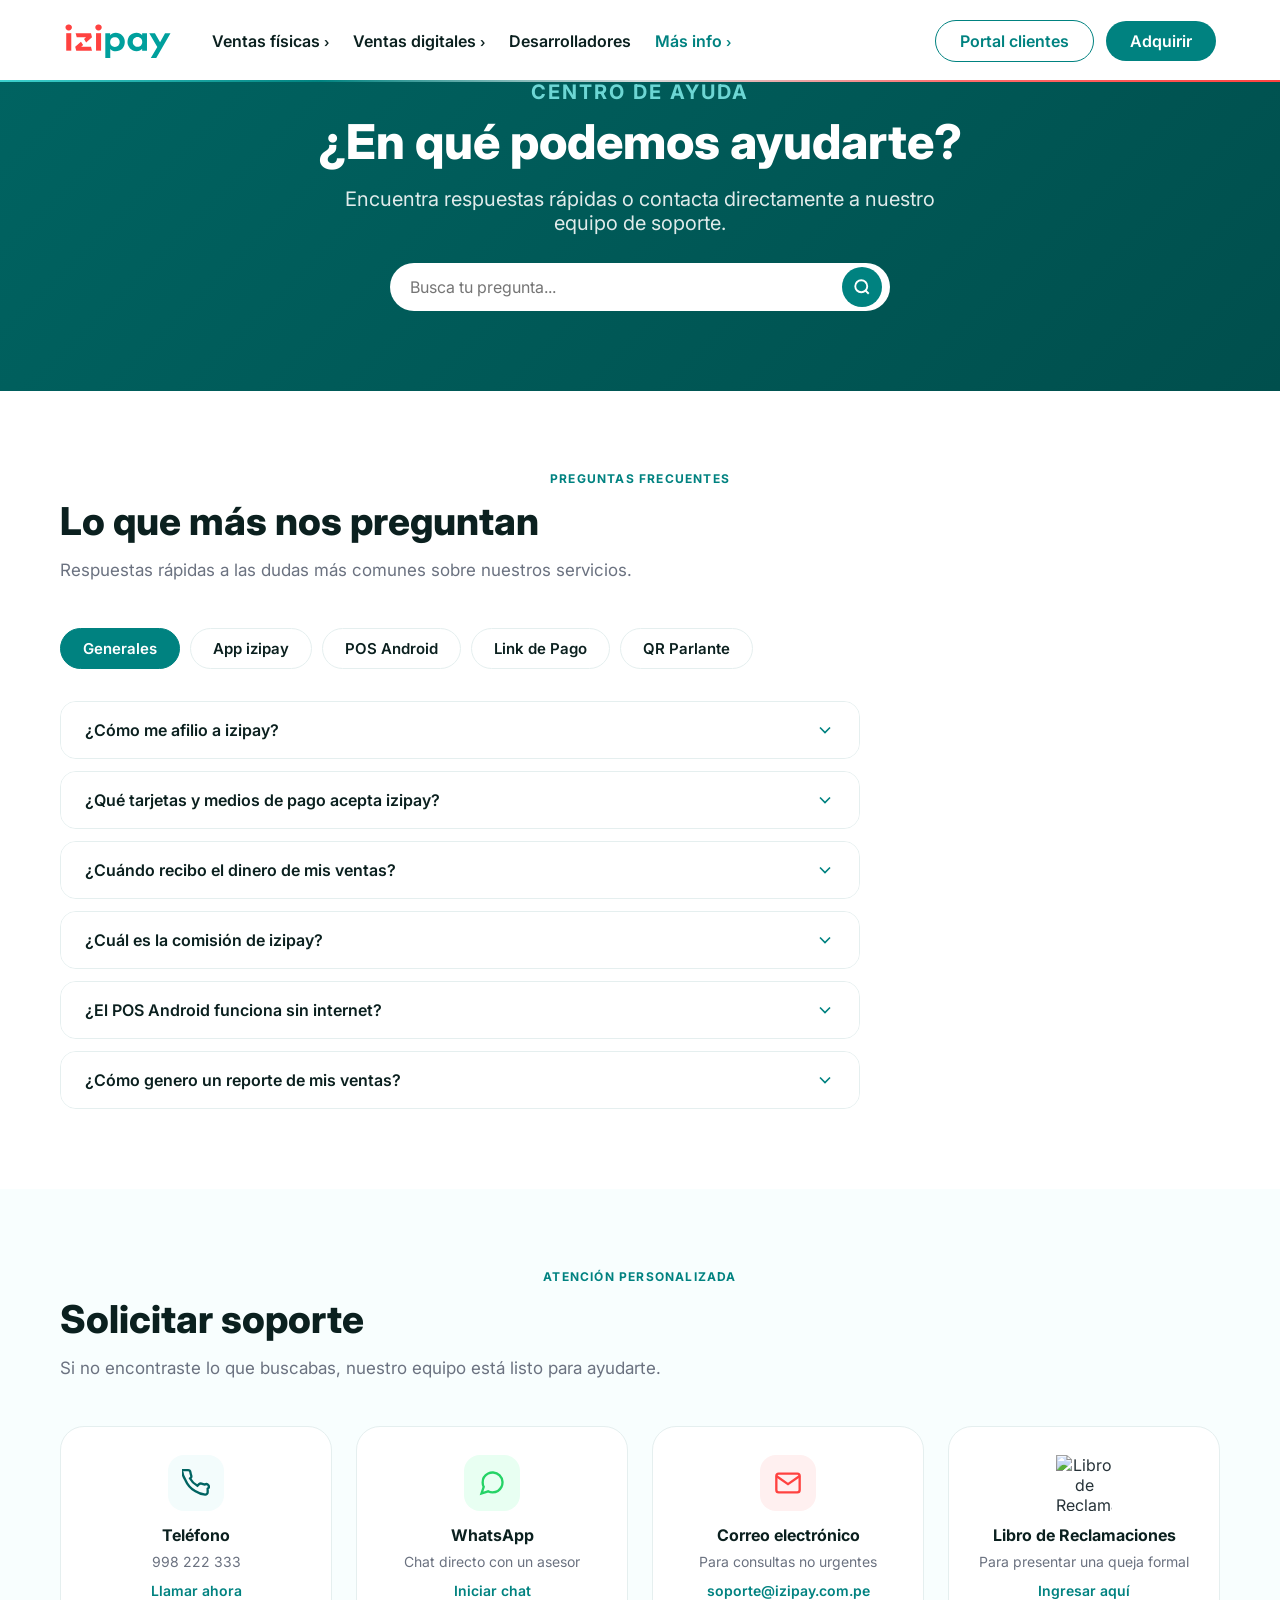
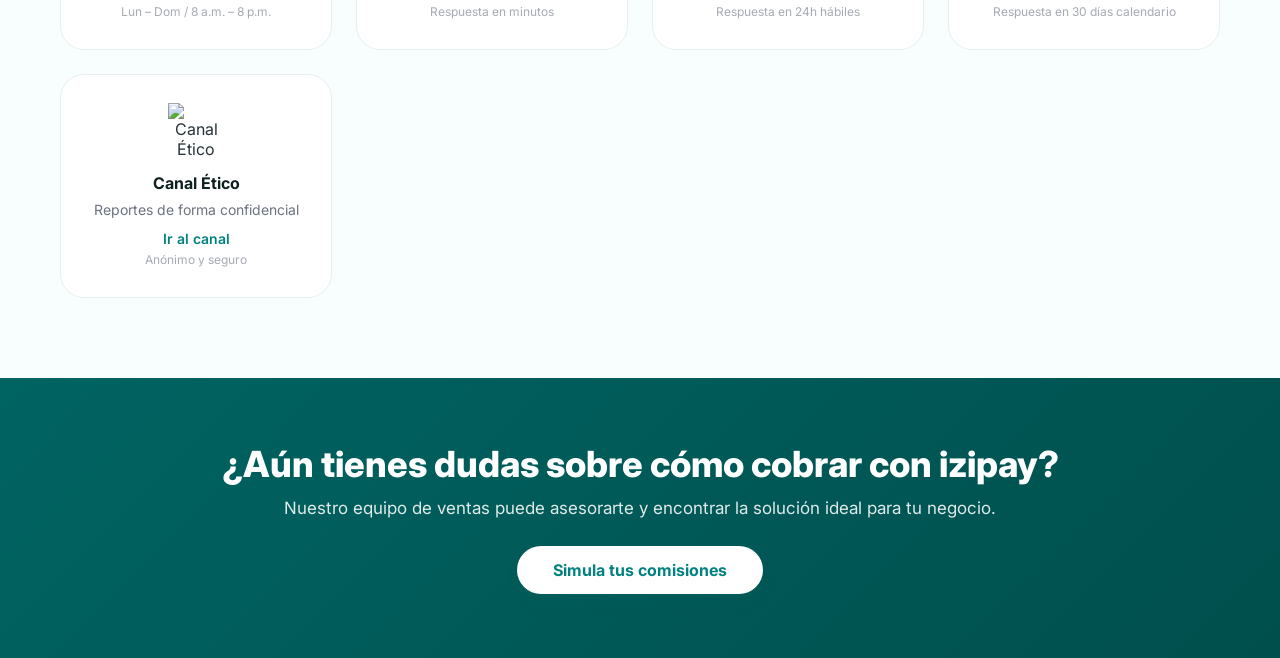
==== commit d80039b9: "Add real assets: team photos, awards, logos, programs, backgrounds Made-with: Cursor" ====
--- a/centro-ayuda.html
+++ b/centro-ayuda.html
@@ -1,4 +1,4 @@
-<!DOCTYPE html>
+﻿<!DOCTYPE html>
 <html lang="es">
 <head>
   <meta charset="UTF-8" />
@@ -248,8 +248,9 @@
         <p style="font-size:12px;opacity:.6;margin-top:4px;">Respuesta en 24h hábiles</p>
       </div>
       <div class="soporte-card">
-        <div class="soporte-icon">
-          <svg width="28" height="28" viewBox="0 0 24 24" fill="none" stroke="#006462" stroke-width="2"><path d="M14 2H6a2 2 0 00-2 2v16a2 2 0 002 2h12a2 2 0 002-2V8z"/><polyline points="14 2 14 8 20 8"/><line x1="16" y1="13" x2="8" y2="13"/><line x1="16" y1="17" x2="8" y2="17"/><polyline points="10 9 9 9 8 9"/></svg>
+        <div class="soporte-icon" style="background:transparent;padding:0;">
+          <img src="assets/otrassetions/Figure u{2192} imagen de libro de reclamaciones en el pie de pu{00E1}gina - whatsapp izipay.png"
+               alt="Libro de Reclamaciones" style="width:56px;height:56px;object-fit:contain;" />
         </div>
         <h4>Libro de Reclamaciones</h4>
         <p>Para presentar una queja formal</p>
@@ -257,8 +258,9 @@
         <p style="font-size:12px;opacity:.6;margin-top:4px;">Respuesta en 30 días calendario</p>
       </div>
       <div class="soporte-card">
-        <div class="soporte-icon" style="background:#FFF0F0;">
-          <svg width="28" height="28" viewBox="0 0 24 24" fill="none" stroke="#FF4240" stroke-width="2"><path d="M12 22s8-4 8-10V5l-8-3-8 3v7c0 6 8 10 8 10z"/></svg>
+        <div class="soporte-icon" style="background:transparent;padding:0;">
+          <img src="assets/otrassetions/Figure u{2192} Imagen de un icono de canal u{00E9}tico.png"
+               alt="Canal Ético" style="width:56px;height:56px;object-fit:contain;" />
         </div>
         <h4>Canal Ético</h4>
         <p>Reportes de forma confidencial</p>
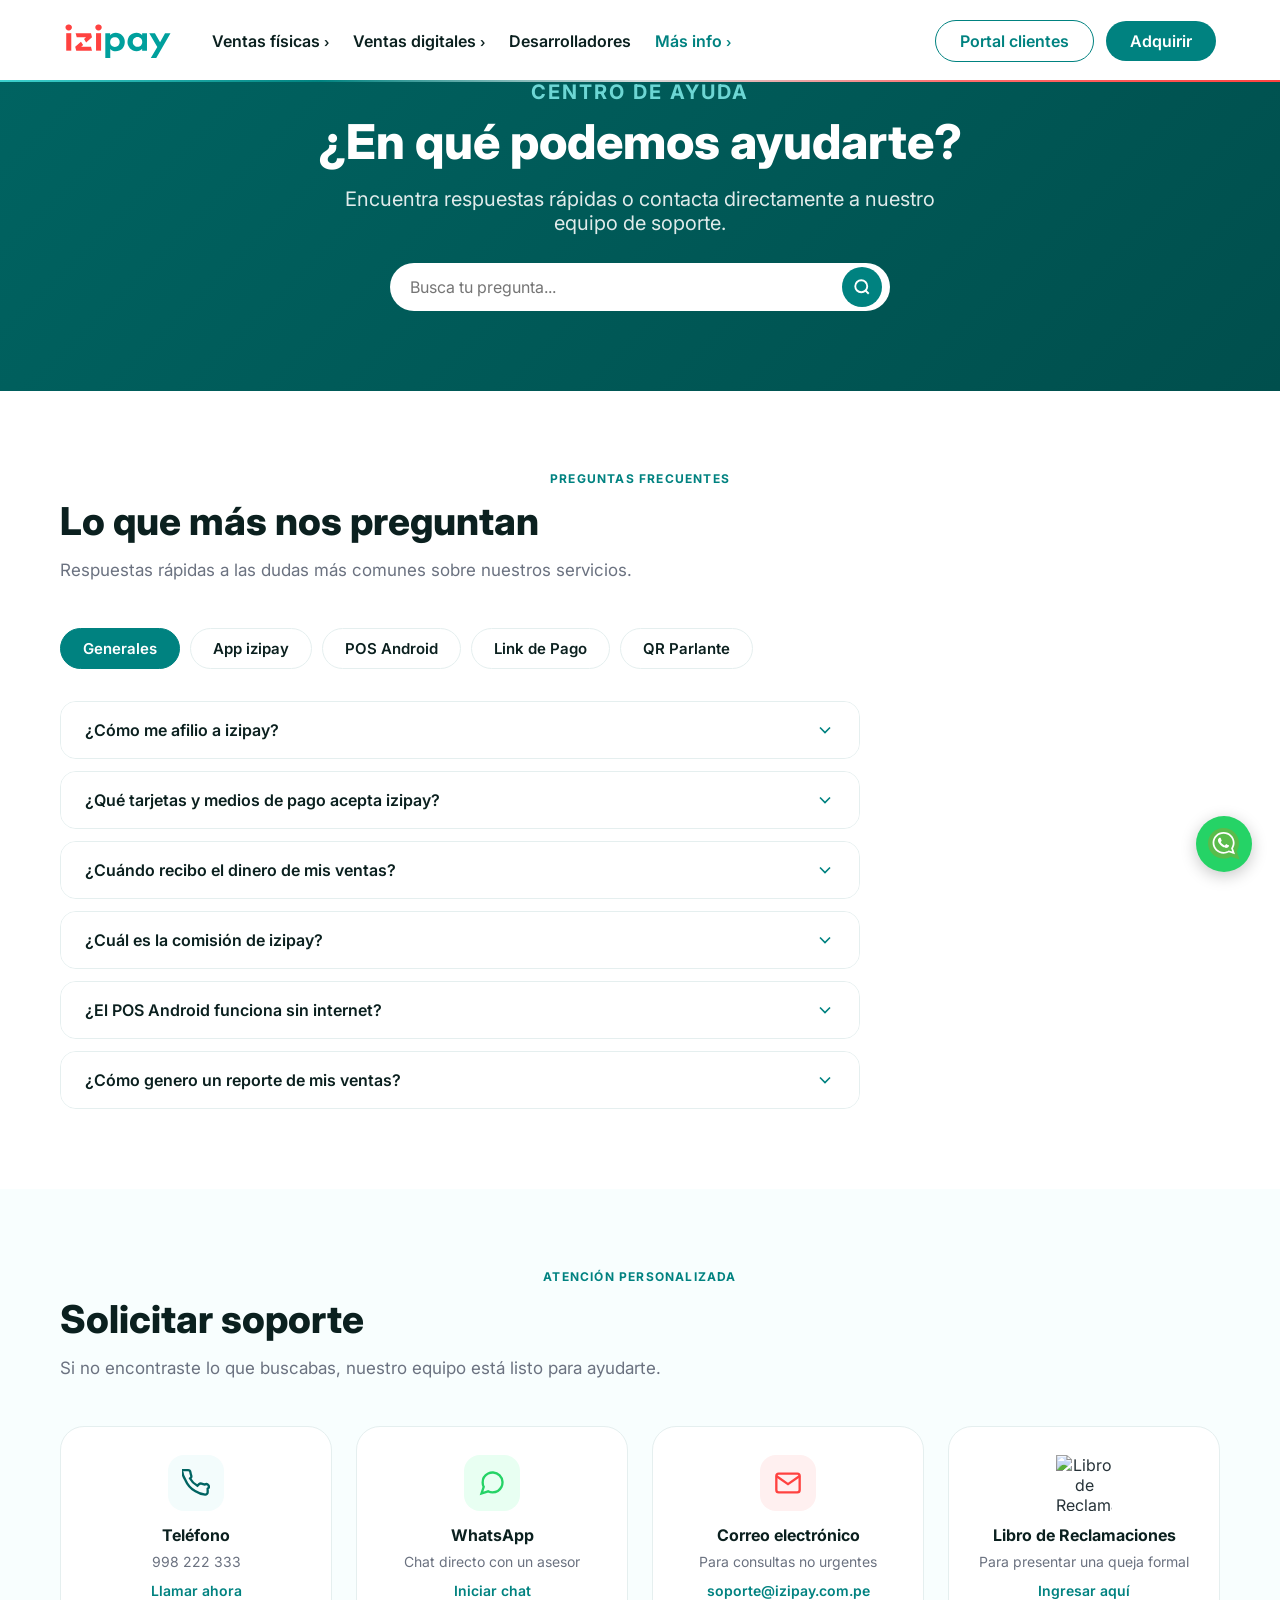
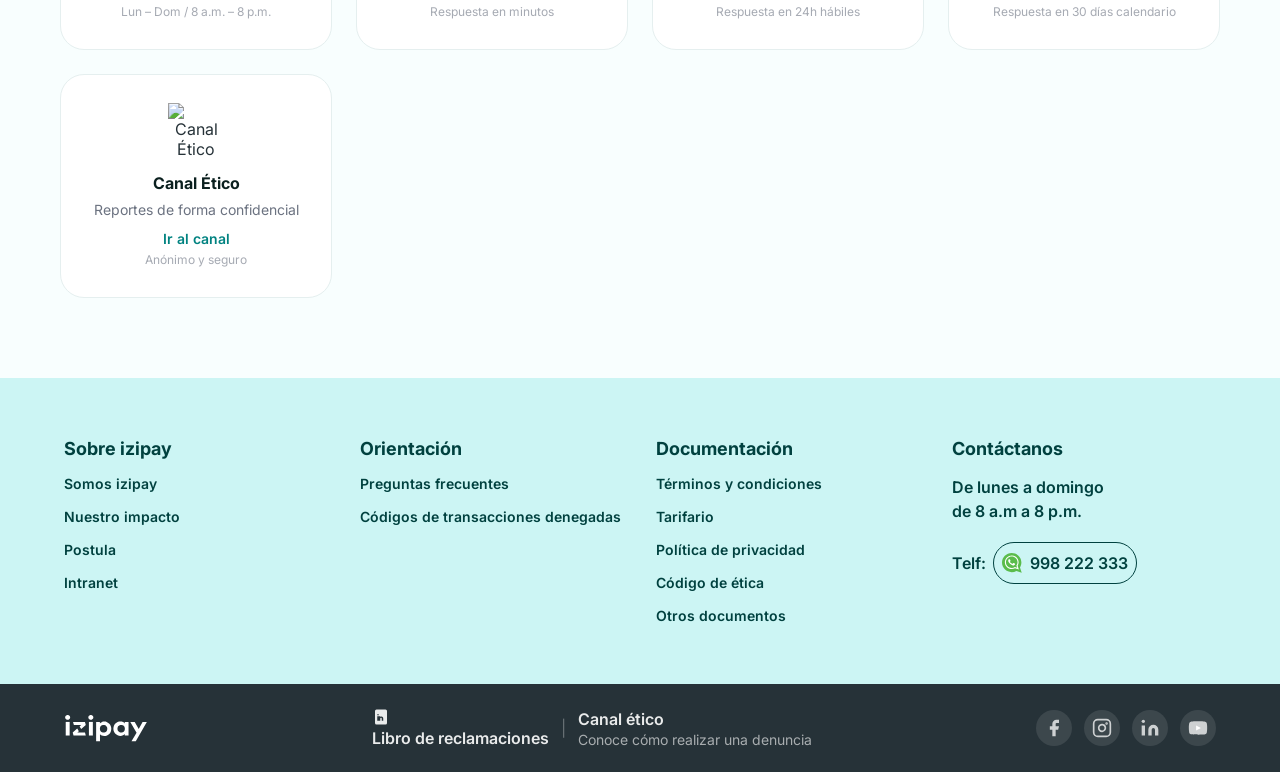
==== commit 6aef48a1: "Add real footer + WhatsApp float to all subpages, fix footer links Made-with: Cursor" ====
--- a/centro-ayuda.html
+++ b/centro-ayuda.html
@@ -271,12 +271,76 @@
   </div>
 </section>
 
-<!-- CTA FOOTER -->
-<section class="page-footer-cta">
-  <h2>¿Aún tienes dudas sobre cómo cobrar con izipay?</h2>
-  <p>Nuestro equipo de ventas puede asesorarte y encontrar la solución ideal para tu negocio.</p>
-  <a href="index.html#simulador" class="btn-cta-white">Simula tus comisiones</a>
-</section>
+<!-- FOOTER -->
+<footer class="footer">
+  <div class="footer-top">
+    <div class="container footer-cols">
+      <div class="fcol">
+        <h4>Sobre izipay</h4>
+        <ul>
+          <li><a href="sobre-izipay.html">Somos izipay</a></li>
+          <li><a href="sobre-izipay.html#logros">Nuestro impacto</a></li>
+          <li><a href="trabaja.html">Postula</a></li>
+          <li><a href="#">Intranet</a></li>
+        </ul>
+      </div>
+      <div class="fcol">
+        <h4>Orientación</h4>
+        <ul>
+          <li><a href="centro-ayuda.html#faqs">Preguntas frecuentes</a></li>
+          <li><a href="#">Códigos de transacciones denegadas</a></li>
+        </ul>
+      </div>
+      <div class="fcol">
+        <h4>Documentación</h4>
+        <ul>
+          <li><a href="#">Términos y condiciones</a></li>
+          <li><a href="#">Tarifario</a></li>
+          <li><a href="#">Política de privacidad</a></li>
+          <li><a href="#">Código de ética</a></li>
+          <li><a href="#">Otros documentos</a></li>
+        </ul>
+      </div>
+      <div class="fcol">
+        <h4>Contáctanos</h4>
+        <p class="footer-hours">De lunes a domingo<br/>de 8 a.m a 8 p.m.</p>
+        <div class="footer-phone">
+          <span>Telf:</span>
+          <a href="tel:998222333" class="phone-badge">
+            <img src="assets/Group 1707478176.svg" alt="WhatsApp" width="20" />
+            998 222 333
+          </a>
+        </div>
+      </div>
+    </div>
+  </div>
+  <div class="footer-bottom">
+    <div class="container footer-bottom-inner">
+      <img src="assets/Logo.svg" alt="izipay" class="footer-logo" />
+      <div class="footer-bottom-links">
+        <a href="#" class="footer-link-item">
+          <svg width="18" height="18" viewBox="0 0 24 24" fill="currentColor"><path d="M18 2h-12a2 2 0 0 0-2 2v16a2 2 0 0 0 2 2h12a2 2 0 0 0 2-2v-16a2 2 0 0 0-2-2zm-9 15h-2v-6h2zm-1-7a1 1 0 1 1 0-2 1 1 0 0 1 0 2zm7 7h-2v-3a1 1 0 0 0-2 0v3h-2v-6h2v.79a2.5 2.5 0 0 1 4 2.21z"/></svg>
+          Libro de reclamaciones
+        </a>
+        <span class="footer-divider">|</span>
+        <a href="#" class="footer-link-item">
+          <span>Canal ético</span>
+          <span class="footer-link-sub">Conoce cómo realizar una denuncia</span>
+        </a>
+      </div>
+      <div class="footer-social">
+        <a href="#" aria-label="Facebook"><svg width="20" height="20" viewBox="0 0 24 24" fill="currentColor"><path d="M18 2h-3a5 5 0 0 0-5 5v3H7v4h3v8h4v-8h3l1-4h-4V7a1 1 0 0 1 1-1h3z"/></svg></a>
+        <a href="#" aria-label="Instagram"><svg width="20" height="20" viewBox="0 0 24 24" fill="none" stroke="currentColor" stroke-width="2"><rect x="2" y="2" width="20" height="20" rx="5"/><path d="M16 11.37A4 4 0 1 1 12.63 8 4 4 0 0 1 16 11.37z"/><circle cx="17.5" cy="6.5" r=".5" fill="currentColor"/></svg></a>
+        <a href="#" aria-label="LinkedIn"><svg width="20" height="20" viewBox="0 0 24 24" fill="currentColor"><path d="M16 8a6 6 0 0 1 6 6v7h-4v-7a2 2 0 0 0-4 0v7h-4v-7a6 6 0 0 1 6-6z"/><rect x="2" y="9" width="4" height="12"/><circle cx="4" cy="4" r="2"/></svg></a>
+        <a href="#" aria-label="YouTube"><svg width="20" height="20" viewBox="0 0 24 24" fill="currentColor"><path d="M22.54 6.42a2.78 2.78 0 0 0-1.95-1.96C18.88 4 12 4 12 4s-6.88 0-8.59.46A2.78 2.78 0 0 0 1.46 6.42 29 29 0 0 0 1 12a29 29 0 0 0 .46 5.58A2.78 2.78 0 0 0 3.41 19.6C5.12 20 12 20 12 20s6.88 0 8.59-.46a2.78 2.78 0 0 0 1.95-1.95A29 29 0 0 0 23 12a29 29 0 0 0-.46-5.58z"/><polygon points="9.75 15.02 15.5 12 9.75 8.98 9.75 15.02" fill="white"/></svg></a>
+      </div>
+    </div>
+  </div>
+</footer>
+
+<a href="tel:998222333" class="whatsapp-float">
+  <img src="assets/Group 1707478176.svg" alt="WhatsApp" />
+</a>
 
 <style>
   .faq-tab-btn {
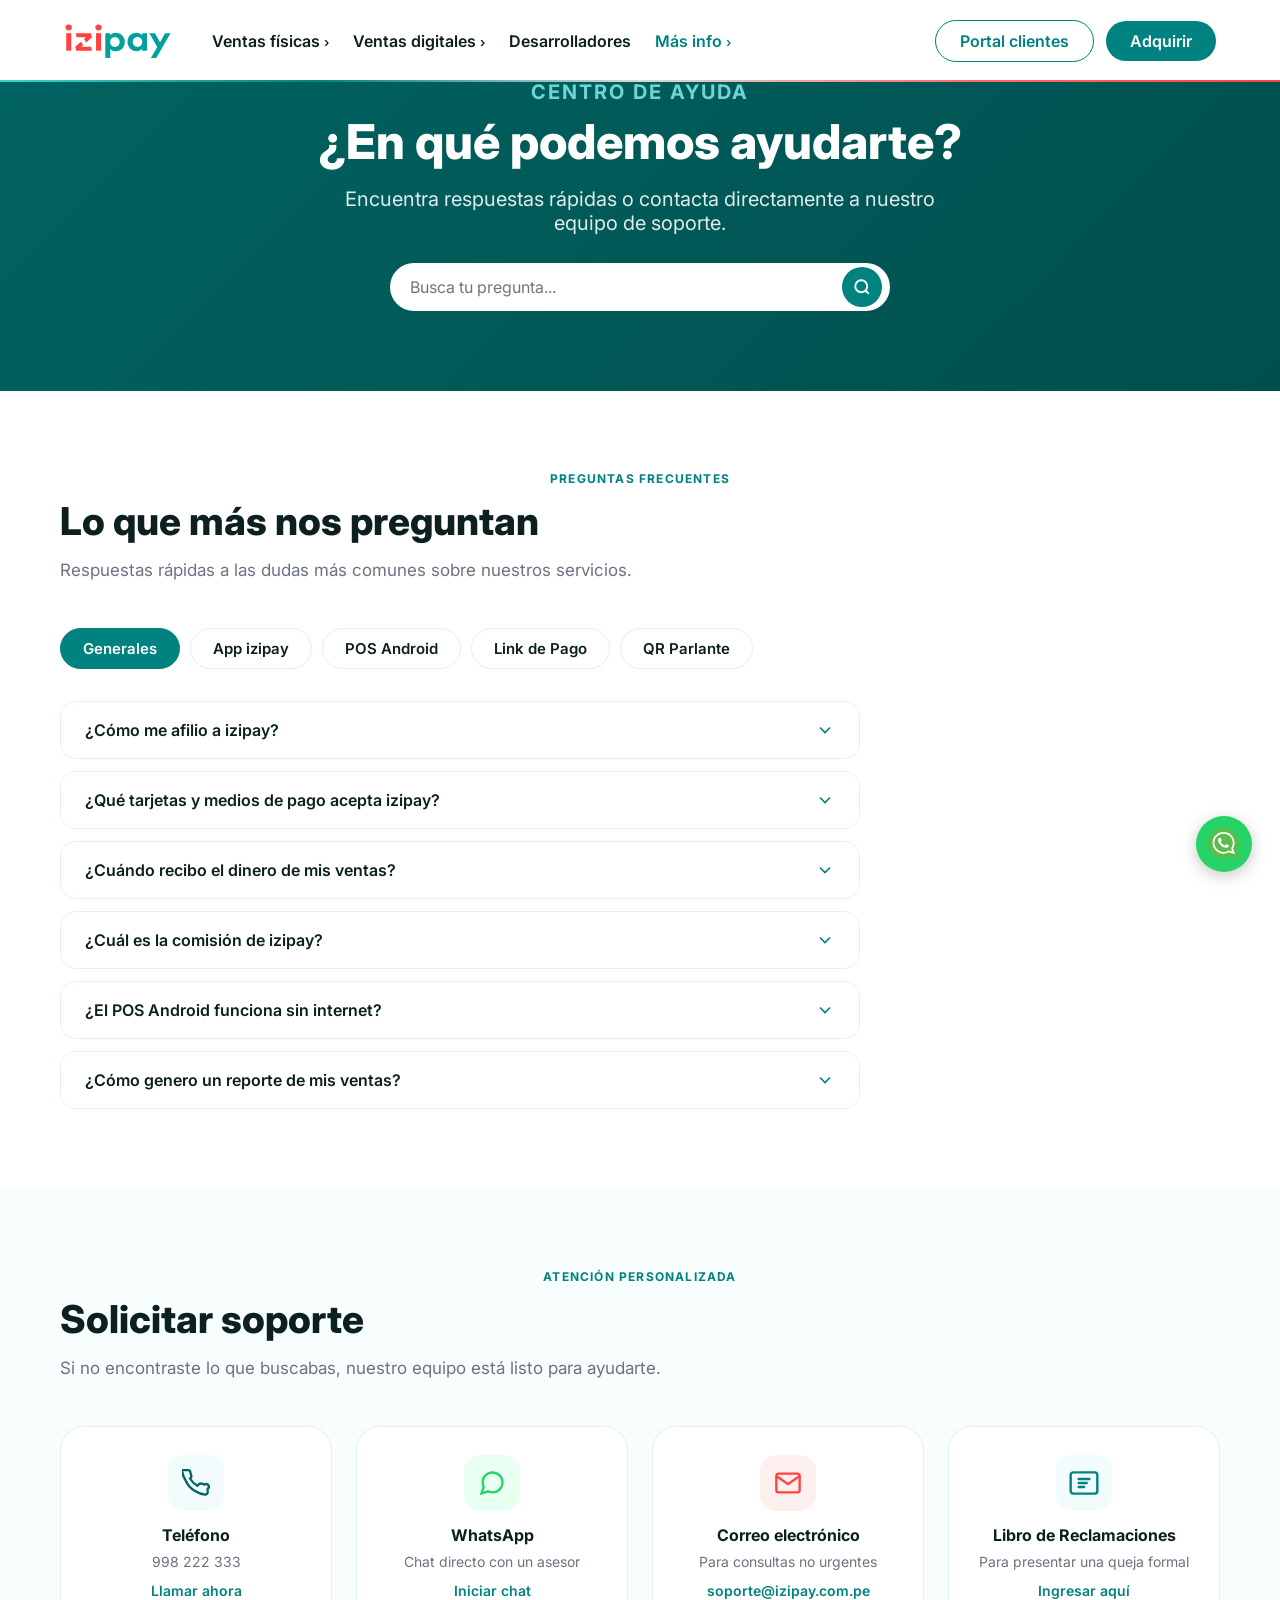
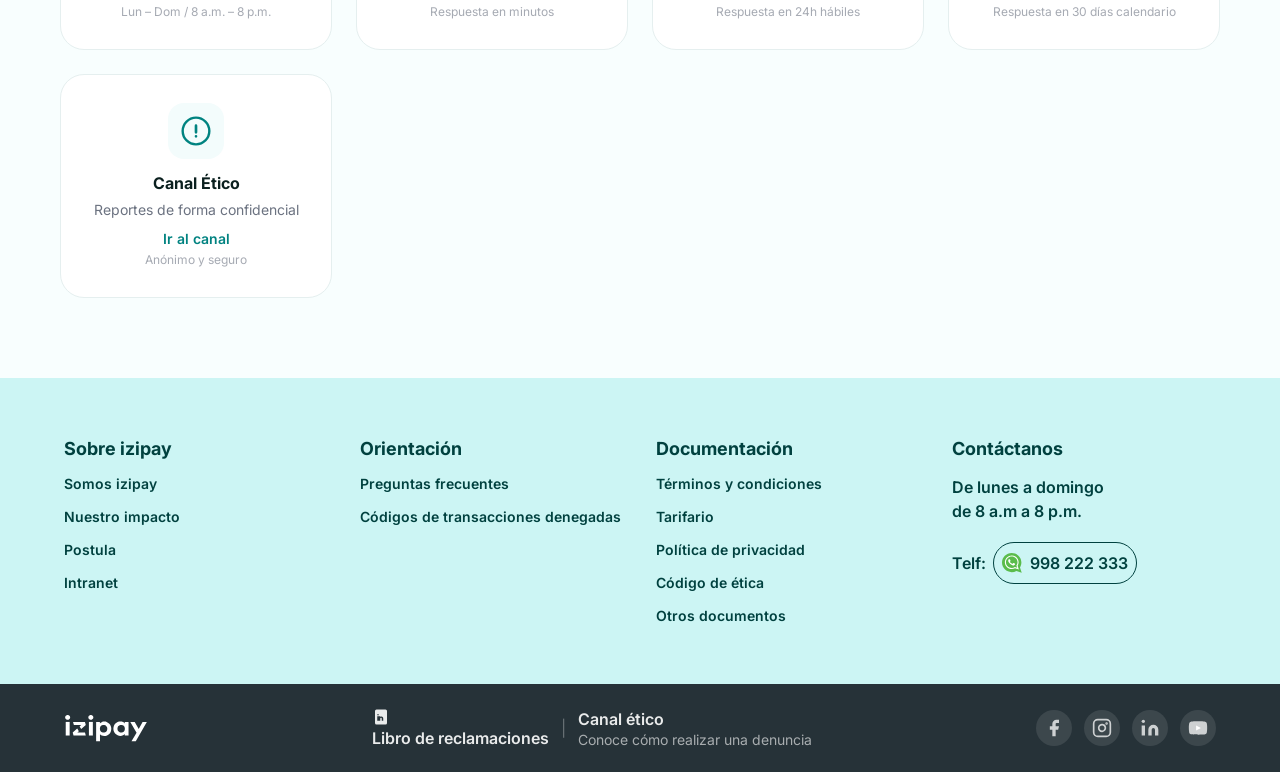
==== commit 251027ab: "Fix stat images: use CSS text, fix Unicode path encoding in HTML Made-with: Cursor" ====
--- a/centro-ayuda.html
+++ b/centro-ayuda.html
@@ -24,26 +24,19 @@
         <li><a href="#">Desarrolladores</a></li>
         <li class="has-dropdown">
           <a href="#" style="color:var(--izi-teal)">Más info <span class="chevron">›</span></a>
-          <div class="nav-dropdown">
-            <div class="dropdown-col">
-              <h4>Sobre izipay</h4>
-              <a href="sobre-izipay.html#logros">Logros</a>
-              <a href="sobre-izipay.html#equipo">El equipo</a>
-              <a href="sobre-izipay.html#respaldo">Respaldo</a>
-              <a href="sobre-izipay.html#conecta">Conecta con nosotros</a>
-            </div>
-            <div class="dropdown-divider"></div>
-            <div class="dropdown-col">
-              <h4>Trabaja con nosotros</h4>
-              <a href="trabaja.html#programas">Programas</a>
-              <a href="trabaja.html#vacantes">Vacantes</a>
-            </div>
-            <div class="dropdown-divider"></div>
-            <div class="dropdown-col">
-              <h4>Centro de Ayuda</h4>
-              <a href="centro-ayuda.html#faqs">Preguntas frecuentes</a>
-              <a href="centro-ayuda.html#soporte">Solicitar soporte</a>
-            </div>
+          <div class="nav-dropdown nav-dropdown--compact">
+            <a href="sobre-izipay.html" class="dd-item">
+              <span class="dd-icon"><svg width="20" height="20" viewBox="0 0 24 24" fill="none"><circle cx="12" cy="8" r="3.5" stroke="#008380" stroke-width="1.8"/><path d="M4.5 20c0-4.142 3.358-7.5 7.5-7.5s7.5 3.358 7.5 7.5" stroke="#008380" stroke-width="1.8" stroke-linecap="round"/></svg></span>
+              <span class="dd-text"><strong>Sobre izipay</strong><span>Quiénes somos, equipo e impacto</span></span>
+            </a>
+            <a href="trabaja.html" class="dd-item">
+              <span class="dd-icon"><svg width="20" height="20" viewBox="0 0 24 24" fill="none"><rect x="3" y="7" width="18" height="14" rx="2" stroke="#008380" stroke-width="1.8"/><path d="M8 7V5a4 4 0 0 1 8 0v2" stroke="#008380" stroke-width="1.8" stroke-linecap="round"/></svg></span>
+              <span class="dd-text"><strong>Trabaja con nosotros</strong><span>Vacantes y programas de carrera</span></span>
+            </a>
+            <a href="centro-ayuda.html" class="dd-item">
+              <span class="dd-icon"><svg width="20" height="20" viewBox="0 0 24 24" fill="none"><circle cx="12" cy="12" r="9" stroke="#008380" stroke-width="1.8"/><path d="M12 8v4m0 4h.01" stroke="#008380" stroke-width="1.8" stroke-linecap="round"/></svg></span>
+              <span class="dd-text"><strong>Centro de Ayuda</strong><span>Preguntas frecuentes y soporte</span></span>
+            </a>
           </div>
         </li>
       </ul>
@@ -248,9 +241,8 @@
         <p style="font-size:12px;opacity:.6;margin-top:4px;">Respuesta en 24h hábiles</p>
       </div>
       <div class="soporte-card">
-        <div class="soporte-icon" style="background:transparent;padding:0;">
-          <img src="assets/otrassetions/Figure u{2192} imagen de libro de reclamaciones en el pie de pu{00E1}gina - whatsapp izipay.png"
-               alt="Libro de Reclamaciones" style="width:56px;height:56px;object-fit:contain;" />
+        <div class="soporte-icon">
+          <svg width="32" height="32" viewBox="0 0 24 24" fill="none"><path d="M4 4h16a2 2 0 0 1 2 2v12a2 2 0 0 1-2 2H4a2 2 0 0 1-2-2V6a2 2 0 0 1 2-2z" stroke="#008380" stroke-width="1.8"/><path d="M8 9h8M8 12h6M8 15h4" stroke="#008380" stroke-width="1.8" stroke-linecap="round"/></svg>
         </div>
         <h4>Libro de Reclamaciones</h4>
         <p>Para presentar una queja formal</p>
@@ -258,9 +250,8 @@
         <p style="font-size:12px;opacity:.6;margin-top:4px;">Respuesta en 30 días calendario</p>
       </div>
       <div class="soporte-card">
-        <div class="soporte-icon" style="background:transparent;padding:0;">
-          <img src="assets/otrassetions/Figure u{2192} Imagen de un icono de canal u{00E9}tico.png"
-               alt="Canal Ético" style="width:56px;height:56px;object-fit:contain;" />
+        <div class="soporte-icon">
+          <svg width="32" height="32" viewBox="0 0 24 24" fill="none"><path d="M12 2a10 10 0 1 0 0 20A10 10 0 0 0 12 2z" stroke="#008380" stroke-width="1.8"/><path d="M12 8v5M12 16h.01" stroke="#008380" stroke-width="2" stroke-linecap="round"/></svg>
         </div>
         <h4>Canal Ético</h4>
         <p>Reportes de forma confidencial</p>
--- a/styles.css
+++ b/styles.css
@@ -736,32 +736,31 @@
 .sim-disclaimer-card strong { font-weight: 700; }
 
 /* ─── BENEFICIOS ───────────────────────────────────────── */
+/* ─── BENEFICIOS ──────────────────────────────────────── */
 .beneficios-section {
-  padding: 0;
-  background: transparent;
+  padding: 80px 24px;
+  background: #fff;
 }
 .bene-inner {
   display: grid;
-  grid-template-columns: 380px 1fr;
-  gap: 0;
+  grid-template-columns: 360px 1fr;
+  gap: 64px;
+  align-items: center;
+  max-width: 1280px;
+  margin: 0 auto;
+}
+.bene-left {
+  display: flex;
+  flex-direction: column;
+  justify-content: center;
   align-items: flex-start;
-  max-width: 1440px;
-  margin: 0 auto;
-  min-height: 744px;
-}
-.bene-left {
-  display: flex;
-  flex-direction: column;
-  justify-content: center;
-  align-items: flex-start;
-  padding: 56px 40px 40px 168px;
-  min-height: 744px;
+  padding: 0;
   position: sticky;
   top: 82px;
 }
 .bene-subtitle {
   font-family: 'Poppins', sans-serif;
-  font-size: 30px;
+  font-size: 28px;
   font-weight: 400;
   color: var(--izi-dark);
   line-height: 1.2;
@@ -777,30 +776,42 @@
 .bene-cards {
   display: flex;
   flex-direction: column;
-  gap: 32px;
-  padding: 56px 32px 40px;
+  gap: 24px;
+  padding: 0;
 }
 .bene-card {
   background: #fff;
-  border-radius: var(--radius-card);
+  border-radius: 32px;
   overflow: hidden;
-  box-shadow: 0 10px 10px -5px rgba(0,131,128,.04), 0 20px 25px -5px rgba(0,131,128,.10);
+  box-shadow: 0 20px 25px -5px rgba(0,131,128,.10), 0 10px 10px -5px rgba(0,131,128,.04);
   transition: transform .25s cubic-bezier(.16,1,.3,1), box-shadow .25s;
-  width: 544px;
-  max-width: 100%;
-}
-.bene-card:hover { transform: translateY(-4px); box-shadow: 0 20px 40px -10px rgba(0,131,128,.15); }
-.bene-img-wrap { height: 312px; overflow: hidden; background: #F8F8F8; position: relative; }
+  display: flex;
+  flex-direction: row;
+  min-height: 180px;
+}
+.bene-card:hover { transform: translateY(-4px); box-shadow: 0 24px 48px -8px rgba(0,131,128,.18); }
+.bene-img-wrap {
+  width: 240px;
+  flex-shrink: 0;
+  overflow: hidden;
+  background: #F0FAFA;
+}
 .bene-img-wrap img { width: 100%; height: 100%; object-fit: cover; }
-.bene-info { padding: 24px; height: 148px; display: flex; flex-direction: column; gap: 8px; }
+.bene-info {
+  padding: 28px 24px;
+  display: flex;
+  flex-direction: column;
+  justify-content: center;
+  gap: 8px;
+}
 .bene-info h4 {
   font-family: 'Poppins', sans-serif;
   font-size: 20px;
   font-weight: 700;
   color: var(--izi-title);
-  line-height: 1.4;
-}
-.bene-info p { font-size: 16px; color: var(--izi-body); line-height: 1.5; font-weight: 600; }
+  line-height: 1.3;
+}
+.bene-info p { font-size: 15px; color: var(--izi-body); line-height: 1.6; }
 
 /* ─── TESTIMONIOS ───────────────────────────────────────── */
 .testimonios-section {
@@ -957,8 +968,9 @@
 .marcas-section {
   padding: 64px 0;
   background: #fff;
-}
-.marcas-header { text-align: center; margin-bottom: 24px; }
+  border-top: 1px solid #f0f0f0;
+}
+.marcas-header { text-align: center; margin-bottom: 32px; padding: 0 24px; }
 .marcas-header h2 {
   font-family: 'Poppins', sans-serif;
   font-size: 32px;
@@ -971,13 +983,34 @@
   color: #636565;
   font-weight: 600;
 }
+.marcas-track-wrap {
+  overflow: hidden;
+  position: relative;
+}
+.marcas-track-wrap::before,
+.marcas-track-wrap::after {
+  content: '';
+  position: absolute;
+  top: 0; bottom: 0;
+  width: 120px;
+  z-index: 2;
+  pointer-events: none;
+}
+.marcas-track-wrap::before { left: 0; background: linear-gradient(90deg, #fff 0%, transparent 100%); }
+.marcas-track-wrap::after  { right: 0; background: linear-gradient(270deg, #fff 0%, transparent 100%); }
 .marcas-row {
   display: flex;
-  flex-wrap: wrap;
-  gap: 40px;
-  align-items: center;
-  justify-content: center;
-  margin-top: 16px;
+  flex-wrap: nowrap;
+  gap: 64px;
+  align-items: center;
+  animation: marqueeSlide 22s linear infinite;
+  width: max-content;
+  padding: 8px 0;
+}
+.marcas-row:hover { animation-play-state: paused; }
+@keyframes marqueeSlide {
+  0%   { transform: translateX(0); }
+  100% { transform: translateX(-50%); }
 }
 .marcas-row img {
   max-height: 56px;
@@ -986,6 +1019,7 @@
   filter: grayscale(1);
   opacity: .55;
   transition: filter .2s, opacity .2s;
+  flex-shrink: 0;
 }
 .marcas-row img:hover { filter: none; opacity: 1; }
 
@@ -1272,8 +1306,31 @@
 
 /* ─── MARCA ROW ──────────────────────────────────────── */
 @media (max-width: 768px) {
-  .marcas-row { gap: 24px; }
+  .marcas-row { gap: 40px; }
   .marcas-row img { max-height: 40px; max-width: 100px; }
+}
+
+/* ─── BENEFICIOS RESPONSIVE ─────────────────────────── */
+@media (max-width: 1024px) {
+  .bene-inner {
+    grid-template-columns: 1fr;
+    gap: 40px;
+  }
+  .bene-left {
+    position: static;
+    text-align: center;
+    align-items: center;
+  }
+}
+@media (max-width: 640px) {
+  .bene-card {
+    flex-direction: column;
+    min-height: auto;
+  }
+  .bene-img-wrap {
+    width: 100%;
+    height: 200px;
+  }
 }
 
 /* ═══ QUICK TOOLS BAR ═══════════════════════════════════ */
@@ -1610,30 +1667,32 @@
 
 .prod-card {
   border-radius: 16px;
-  width: 256px;
-  min-height: 560px;
+  flex: 1 1 220px;
+  min-width: 200px;
+  max-width: 280px;
+  min-height: auto;
 }
 .prod-info h3 {
-  font-size: 20px;
+  font-size: 17px;
   font-weight: 700;
   color: var(--izi-dark);
 }
-.prod-info p { font-size: 16px; color: var(--izi-body); }
+.prod-info p { font-size: 14px; color: var(--izi-body); }
 .prod-grid {
   display: flex;
-  gap: 32px;
+  gap: 24px;
   justify-content: center;
   flex-wrap: wrap;
 }
 .prod-img-wrap {
-  height: 244px;
-  background: #fff;
+  height: 200px;
+  background: #f0fafa;
 }
 
 @media (max-width: 768px) {
   .prod-sub-tabs { flex-wrap: wrap; gap: 8px; }
   .psub { font-size: 16px; height: 44px; padding: 0 18px; }
-  .prod-card { width: 100%; max-width: 320px; min-height: auto; }
+  .prod-card { width: 100%; max-width: 320px; min-height: auto; flex: 0 0 calc(50% - 12px); }
 }
 
 /* ═══════════════════ NAV DROPDOWN ═══════════════════ */
@@ -1642,19 +1701,19 @@
   position: absolute;
   top: calc(100% + 12px);
   left: 50%;
-  transform: translateX(-50%);
-  background: #fff;
-  border-radius: 20px;
-  box-shadow: 0 20px 60px rgba(0,0,0,.14);
-  padding: 28px 32px;
+  transform: translateX(-50%) translateY(-6px);
+  background: #fff;
+  border-radius: 16px;
+  box-shadow: 0 16px 48px rgba(0,0,0,.12), 0 2px 8px rgba(0,0,0,.06);
+  padding: 8px;
   display: none;
-  gap: 36px;
-  min-width: 580px;
+  flex-direction: column;
+  gap: 0;
+  min-width: 280px;
   z-index: 300;
   pointer-events: none;
   opacity: 0;
-  transition: opacity .2s, transform .2s;
-  transform: translateX(-50%) translateY(-6px);
+  transition: opacity .18s, transform .18s;
 }
 .has-dropdown:hover .nav-dropdown,
 .has-dropdown:focus-within .nav-dropdown {
@@ -1663,28 +1722,58 @@
   opacity: 1;
   transform: translateX(-50%) translateY(0);
 }
-.dropdown-col { display: flex; flex-direction: column; gap: 10px; min-width: 140px; }
-.dropdown-col h4 {
-  font-size: 11px;
-  font-weight: 700;
-  letter-spacing: .08em;
-  text-transform: uppercase;
-  color: var(--izi-teal);
-  margin-bottom: 4px;
-}
-.dropdown-col a {
-  font-size: 15px;
-  font-weight: 500;
-  color: var(--izi-dark);
-  padding: 4px 0;
-  transition: color .15s;
-}
-.dropdown-col a:hover { color: var(--izi-teal); }
-.dropdown-divider {
-  width: 1px;
-  background: #eaeaea;
-  align-self: stretch;
-  margin: 0 4px;
+
+/* Arrow caret */
+.nav-dropdown::before {
+  content: '';
+  position: absolute;
+  top: -6px;
+  left: 50%;
+  transform: translateX(-50%);
+  border-left: 7px solid transparent;
+  border-right: 7px solid transparent;
+  border-bottom: 7px solid #fff;
+  filter: drop-shadow(0 -2px 2px rgba(0,0,0,.06));
+}
+
+/* Each item row */
+.dd-item {
+  display: flex;
+  align-items: center;
+  gap: 14px;
+  padding: 12px 14px;
+  border-radius: 10px;
+  text-decoration: none;
+  color: inherit;
+  transition: background .15s;
+}
+.dd-item:hover { background: #f0faf9; }
+.dd-icon {
+  width: 38px;
+  height: 38px;
+  background: #e8f7f6;
+  border-radius: 10px;
+  display: flex;
+  align-items: center;
+  justify-content: center;
+  flex-shrink: 0;
+}
+.dd-item:hover .dd-icon { background: #c8efed; }
+.dd-text {
+  display: flex;
+  flex-direction: column;
+  gap: 2px;
+}
+.dd-text strong {
+  font-size: 14px;
+  font-weight: 700;
+  color: #0B201F;
+  line-height: 1.2;
+}
+.dd-text span {
+  font-size: 12px;
+  color: #636565;
+  line-height: 1.3;
 }
 
 /* ═══════════════════ INNER PAGE SHARED ═══════════════════ */
@@ -1706,10 +1795,37 @@
 .section-subtitle { font-size: 17px; color: var(--izi-body); max-width: 640px; margin-bottom: 48px; }
 
 /* Stats */
-.stats-grid { display: grid; grid-template-columns: repeat(auto-fit,minmax(180px,1fr)); gap: 32px; }
-.stat-card { background: #F3FCFC; border-radius: 24px; padding: 32px 24px; text-align: center; }
-.stat-card .stat-num { font-size: 44px; font-weight: 800; color: var(--izi-teal); line-height: 1; }
-.stat-card .stat-label { font-size: 14px; color: var(--izi-body); margin-top: 8px; }
+.stats-grid {
+  display: grid;
+  grid-template-columns: repeat(auto-fit, minmax(200px, 1fr));
+  gap: 24px;
+  margin-top: 40px;
+}
+.stat-card {
+  background: #fff;
+  border-radius: 24px;
+  padding: 36px 24px;
+  text-align: center;
+  box-shadow: 0 4px 20px rgba(0,131,128,.08);
+  border: 1.5px solid #E8F7F6;
+  transition: transform .2s, box-shadow .2s;
+}
+.stat-card:hover { transform: translateY(-4px); box-shadow: 0 12px 32px rgba(0,131,128,.14); }
+.stat-card .stat-number {
+  font-family: 'Poppins', sans-serif;
+  font-size: clamp(36px, 4vw, 52px);
+  font-weight: 800;
+  color: var(--izi-teal);
+  line-height: 1;
+  margin-bottom: 12px;
+  letter-spacing: -1px;
+}
+.stat-card .stat-label {
+  font-size: 14px;
+  color: var(--izi-body);
+  line-height: 1.4;
+  font-weight: 500;
+}
 
 /* Timeline */
 .timeline { position: relative; padding-left: 40px; }
